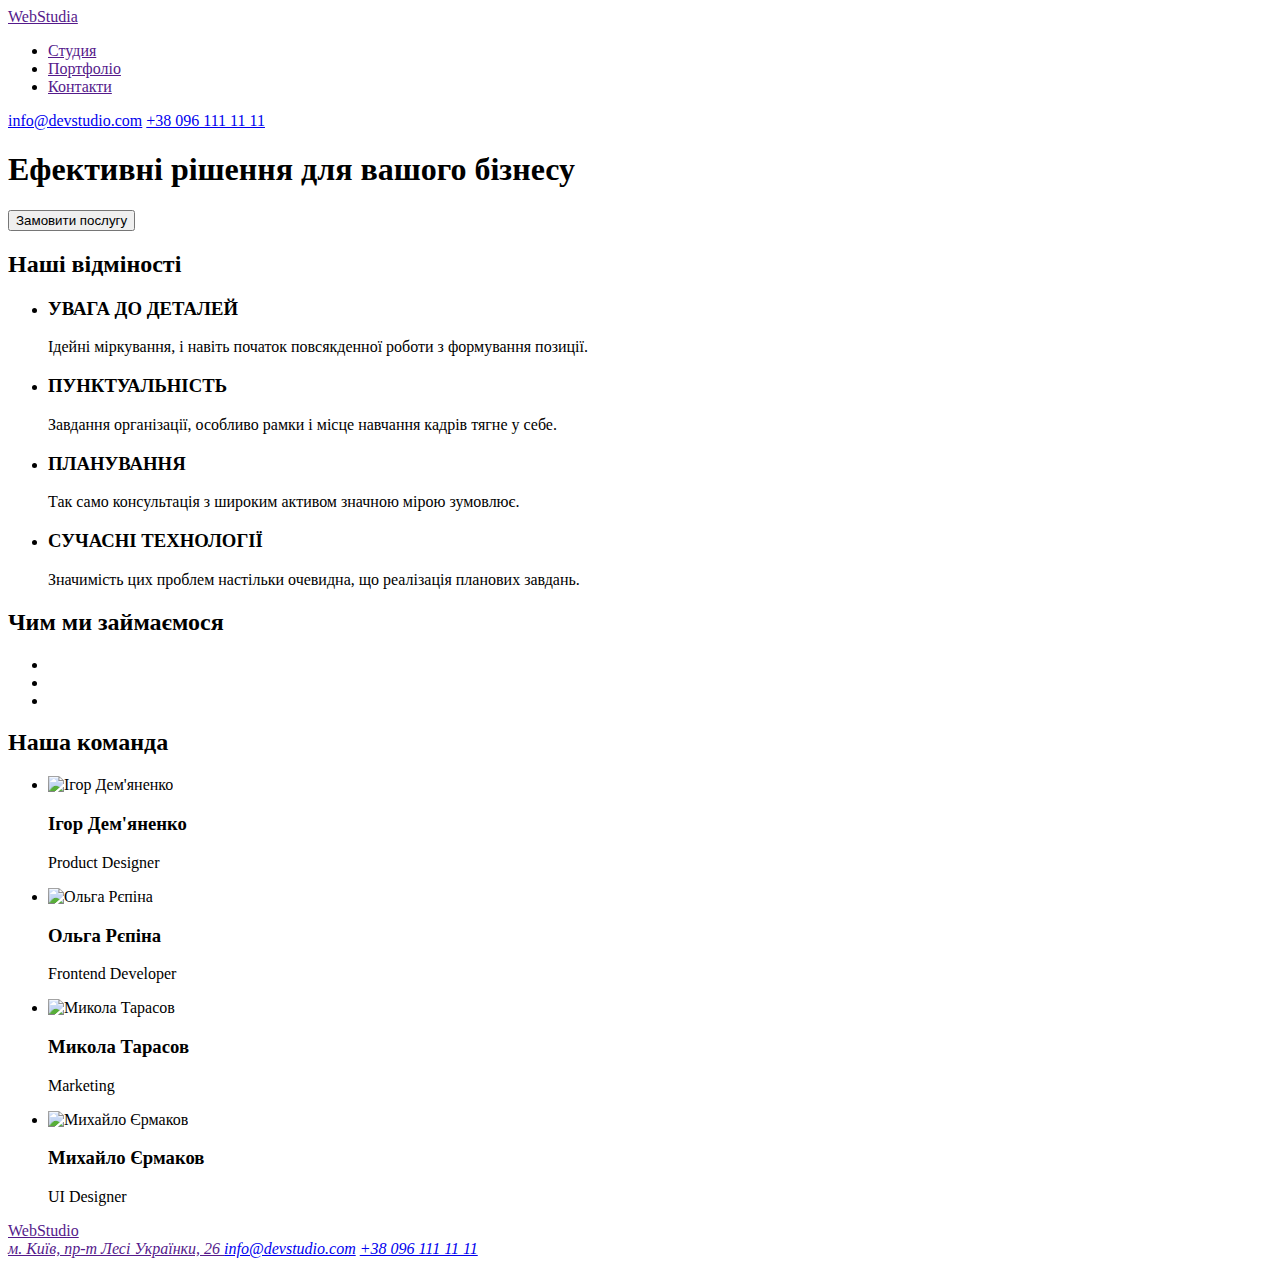
==== index.html @ 6aafeacd "first commit" ====
<!DOCTYPE html>
<html lang="en">
<head>
    <meta charset="UTF-8">
    <meta name="viewport" content="width=device-width, initial-scale=1.0">
    <title>Document</title>
</head>
<body>
    <header>
        <nav>
            <a href="">WebStudia</a>
            <ul>
                <li><a href="">Студия</a></li>
                <li><a href="">Портфоліо</a></li>
                <li><a href="">Контакти</a></li>
            </ul>
            <a href="mailto: info@devstudio.com">info@devstudio.com</a>
            <a href="tel: +38 096 111 11 11">+38 096 111 11 11</a>
        </nav>
    </header>
    <main>
        <section>
            <h1>Ефективні рішення для вашого бізнесу</h1>
            <button type="button">Замовити послугу</button>
        </section>
        <section>
            <h2>Наші відміності</h2>
            <ul>
                <li>  
                    <h3>УВАГА ДО ДЕТАЛЕЙ</h3>
                    <p>Ідейні міркування, і навіть початок повсякденної роботи з формування позиції.</p>
                </li>
                <li>
                    <h3>
                        ПУНКТУАЛЬНІСТЬ
                    </h3>
                    <p>
                        Завдання організації, особливо рамки і місце навчання кадрів тягне у себе.
                    </p>
                </li>
                <li>
                    <h3>
                        ПЛАНУВАННЯ
                    </h3>
                    <p>
                        Так само консультація з широким активом значною мірою зумовлює.
                    </p>
                </li>
                <li>
                    <h3>
                        СУЧАСНІ ТЕХНОЛОГІЇ
                    </h3>
                    <p>
                        Значимість цих проблем настільки очевидна, що реалізація планових завдань.
                    </p>
                </li>
            </ul>
        </section>
        <section>
            <h2>Чим ми займаємося</h2>
            <ul>
                <li><img src="" alt=""></li>
                <li><img src="" alt=""></li>
                <li><img src="" alt=""></li>
            </ul>
        </section>
        <section>
            <h2>Наша команда</h2>
            <ul>
                <li>
                    <img src="" alt="Ігор Дем'яненко" width="270">
                    <h3>Ігор Дем'яненко</h3>
                    <p>Product Designer</p>
                </li>
                <li>
                    <img src="" alt="Ольга Рєпіна" width="270">
                    <h3>Ольга Рєпіна</h3>
                    <p>Frontend Developer</p>
                </li>
                <li>
                    <img src="" alt="Микола Тарасов" width="270">
                    <h3>Микола Тарасов</h3>
                    <p>Marketing</p>
                </li>
                <li>
                    <img src="" alt="Михайло Єрмаков" width="270">
                    <h3>Михайло Єрмаков</h3>
                    <p>UI Designer</p>
                </li>
            </ul>
        </section>
        <footer>
            <a href="">WebStudio</a>
            <address>
                <a href="">
                    м. Київ, пр-т Лесі Українки, 26
                </a>
                <a href="mailto: info@devstudio.com">info@devstudio.com</a>
                <a href="tel: +38 096 111 11 11">+38 096 111 11 11</a>
            </address>
        </footer>
    </main>
</body>
</html>
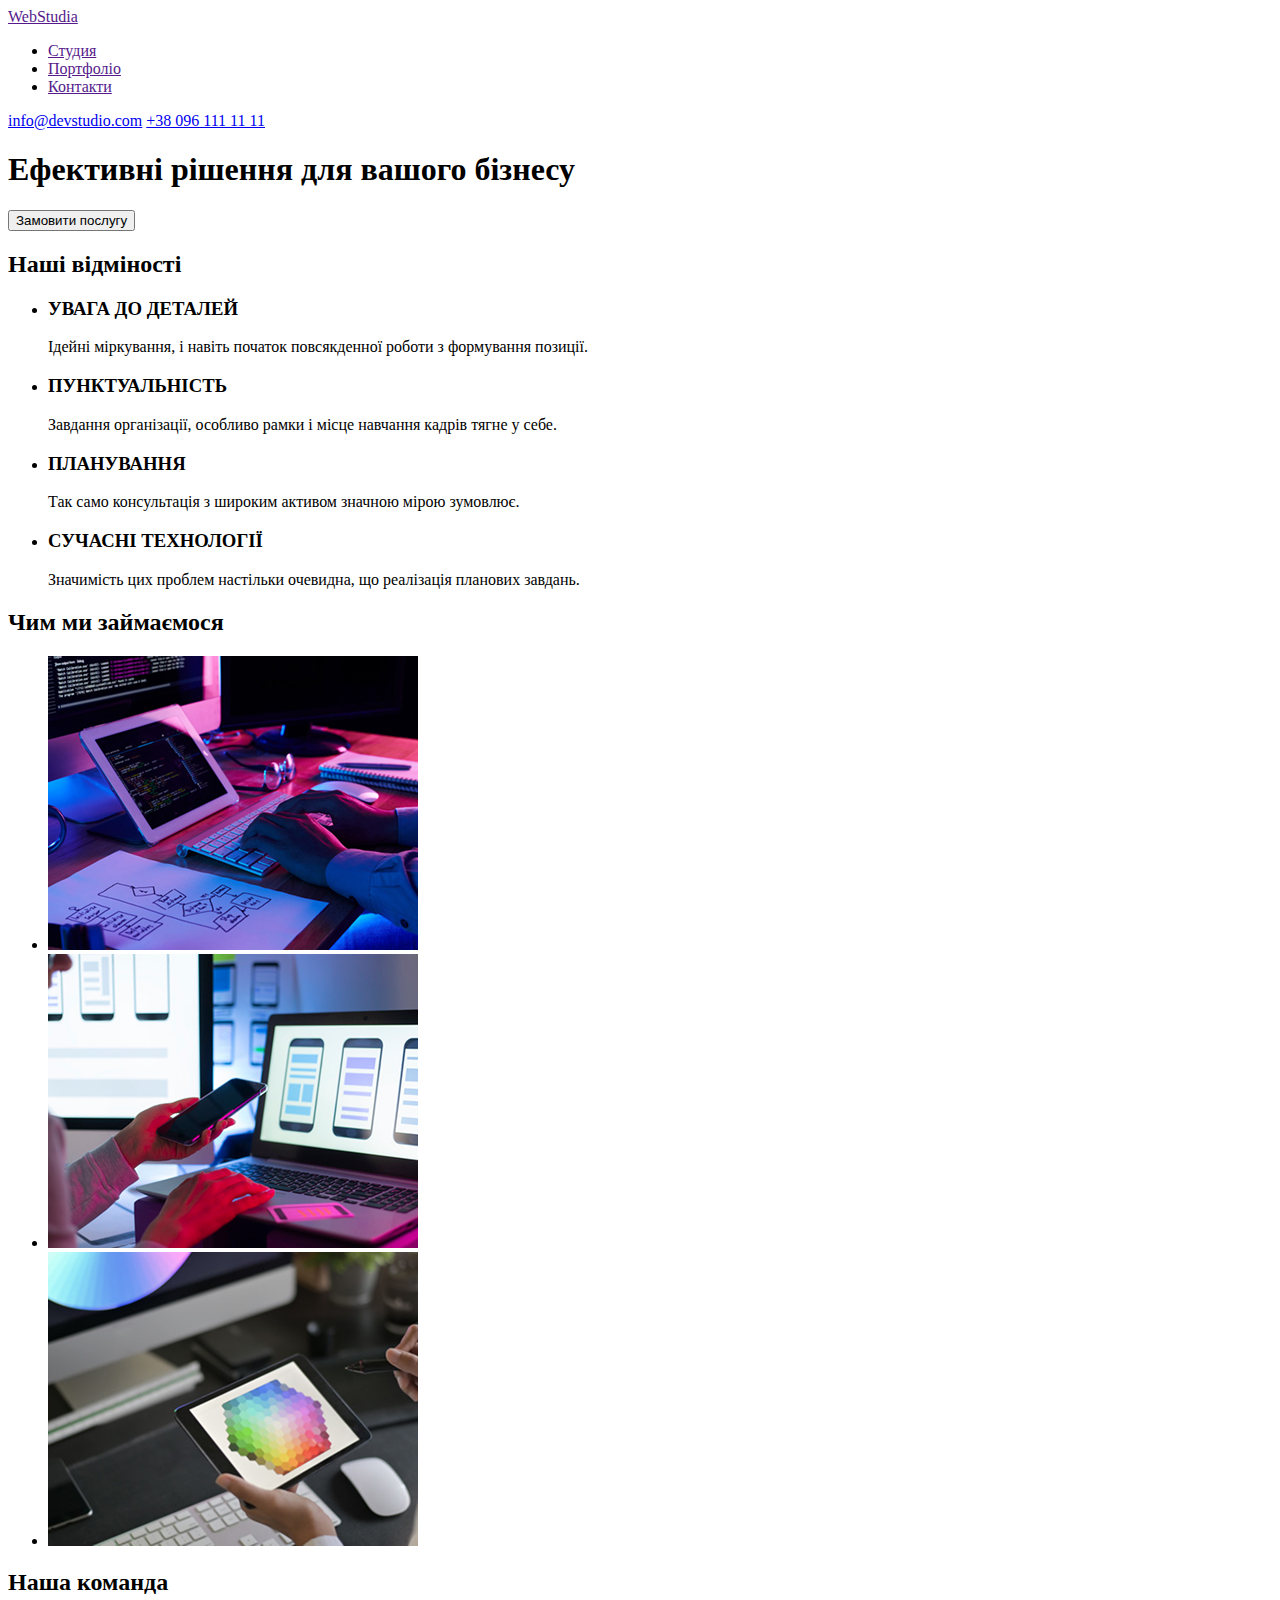
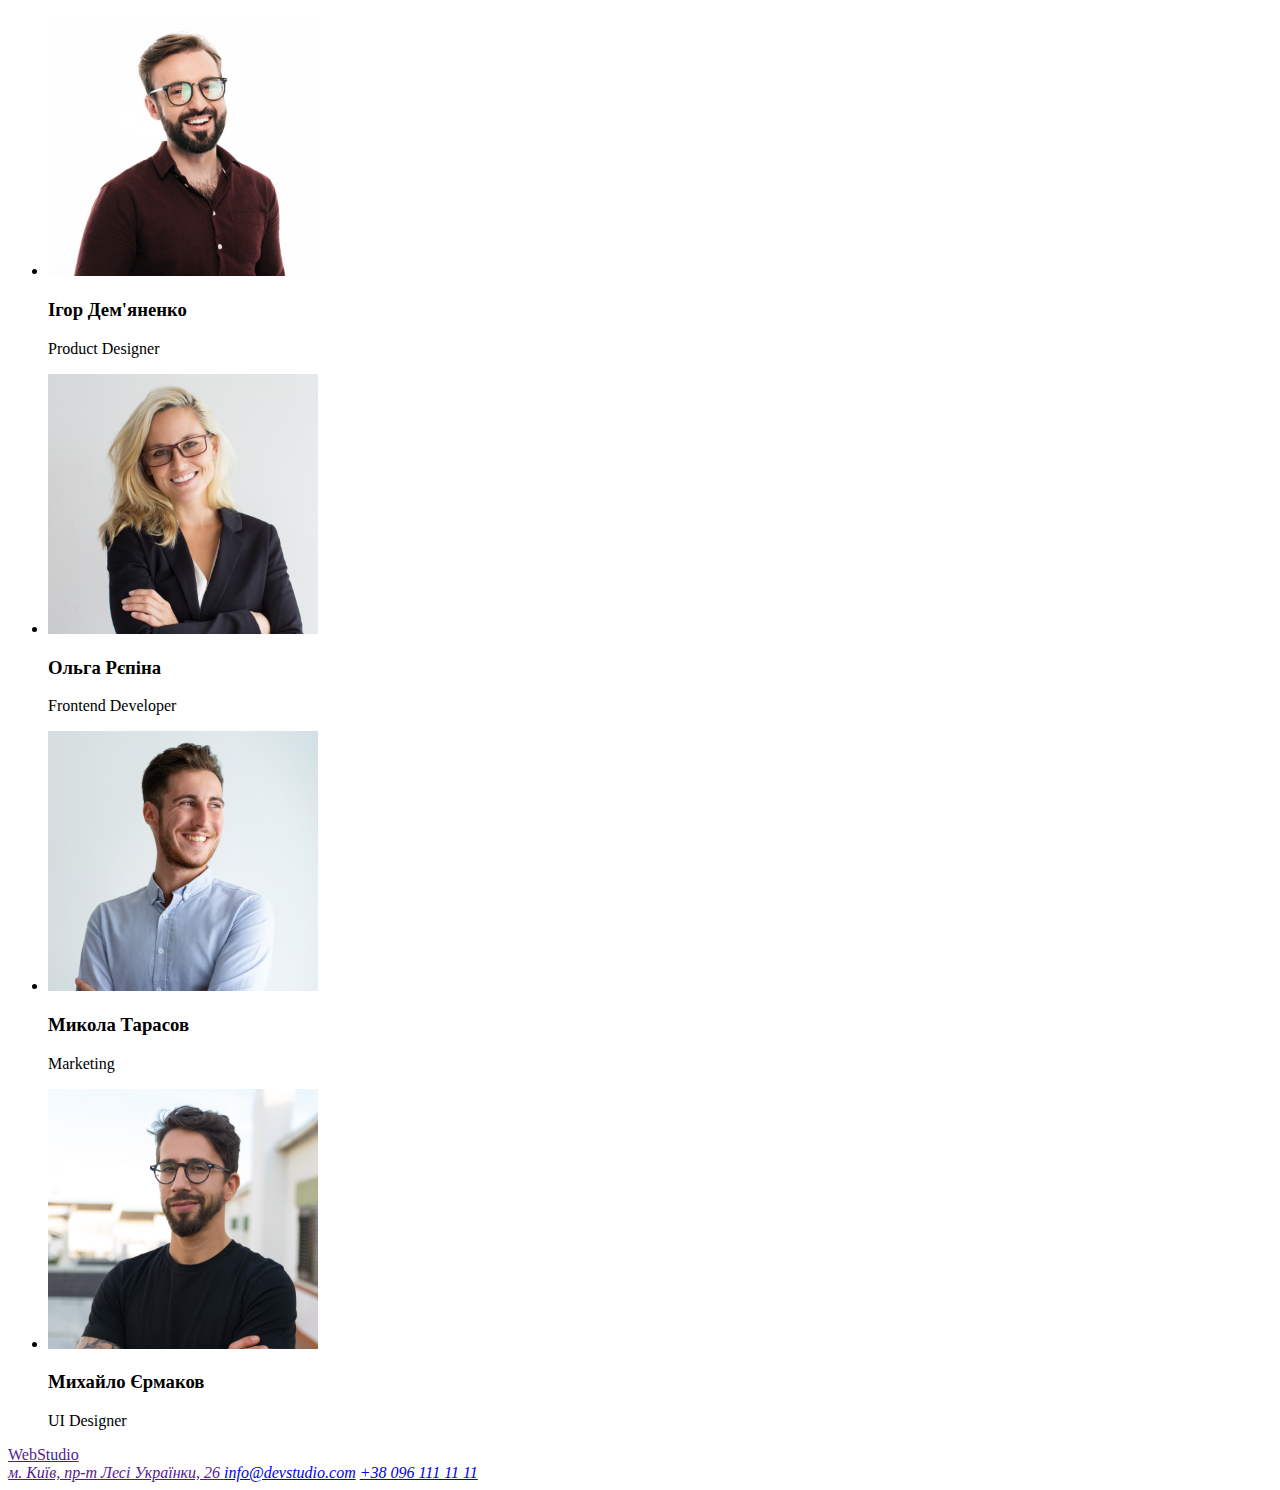
==== commit 22eca1f3: "add img" ====
--- a/index.html
+++ b/index.html
@@ -59,31 +59,31 @@
         <section>
             <h2>Чим ми займаємося</h2>
             <ul>
-                <li><img src="" alt=""></li>
-                <li><img src="" alt=""></li>
-                <li><img src="" alt=""></li>
+                <li><img src="./images/imgone.jpg" alt=""></li>
+                <li><img src="./images/imgtwo.jpg" alt=""></li>
+                <li><img src="./images/imgthree.jpg" alt=""></li>
             </ul>
         </section>
         <section>
             <h2>Наша команда</h2>
             <ul>
                 <li>
-                    <img src="" alt="Ігор Дем'яненко" width="270">
+                    <img src="./images/igor.jpg" alt="Ігор Дем'яненко" width="270">
                     <h3>Ігор Дем'яненко</h3>
                     <p>Product Designer</p>
                 </li>
                 <li>
-                    <img src="" alt="Ольга Рєпіна" width="270">
+                    <img src="./images/olga.jpg" alt="Ольга Рєпіна" width="270">
                     <h3>Ольга Рєпіна</h3>
                     <p>Frontend Developer</p>
                 </li>
                 <li>
-                    <img src="" alt="Микола Тарасов" width="270">
+                    <img src="./images/kolyn.jpg" alt="Микола Тарасов" width="270">
                     <h3>Микола Тарасов</h3>
                     <p>Marketing</p>
                 </li>
                 <li>
-                    <img src="" alt="Михайло Єрмаков" width="270">
+                    <img src="./images/miha.jpg" alt="Михайло Єрмаков" width="270">
                     <h3>Михайло Єрмаков</h3>
                     <p>UI Designer</p>
                 </li>
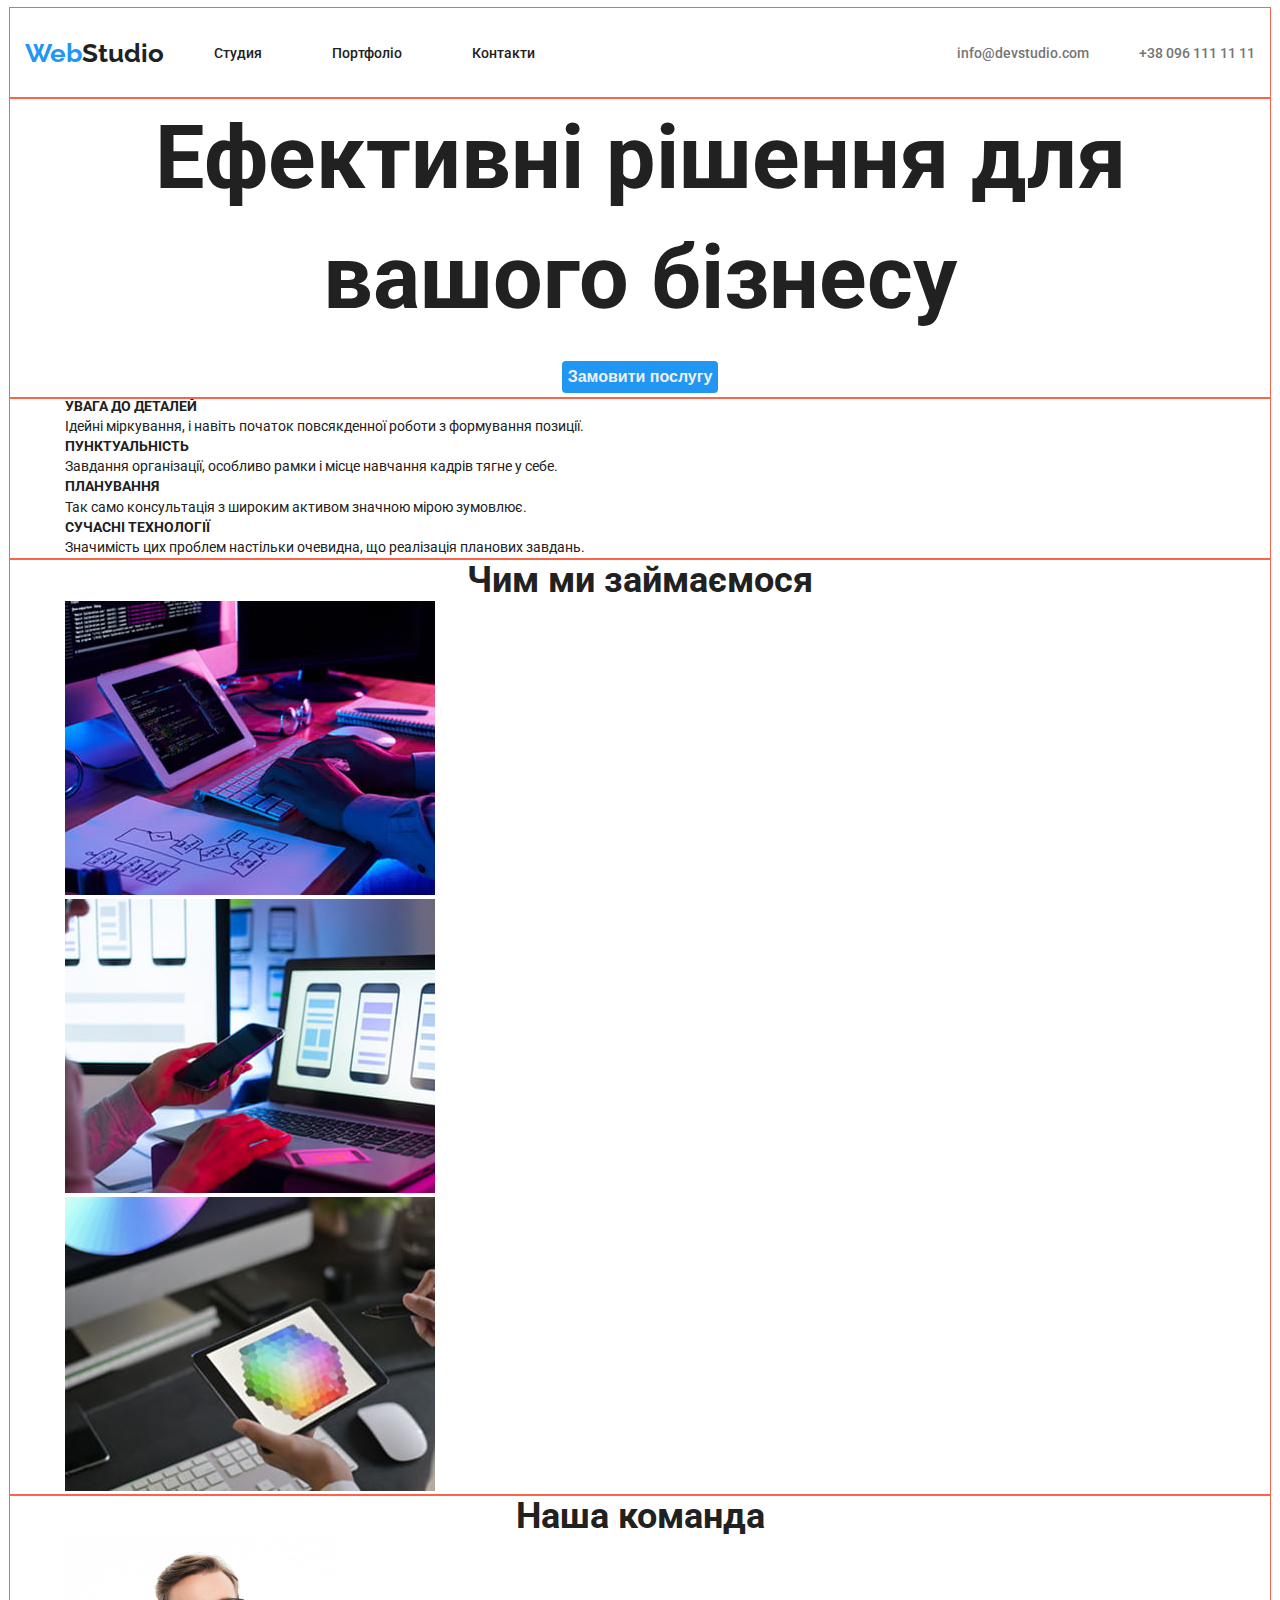
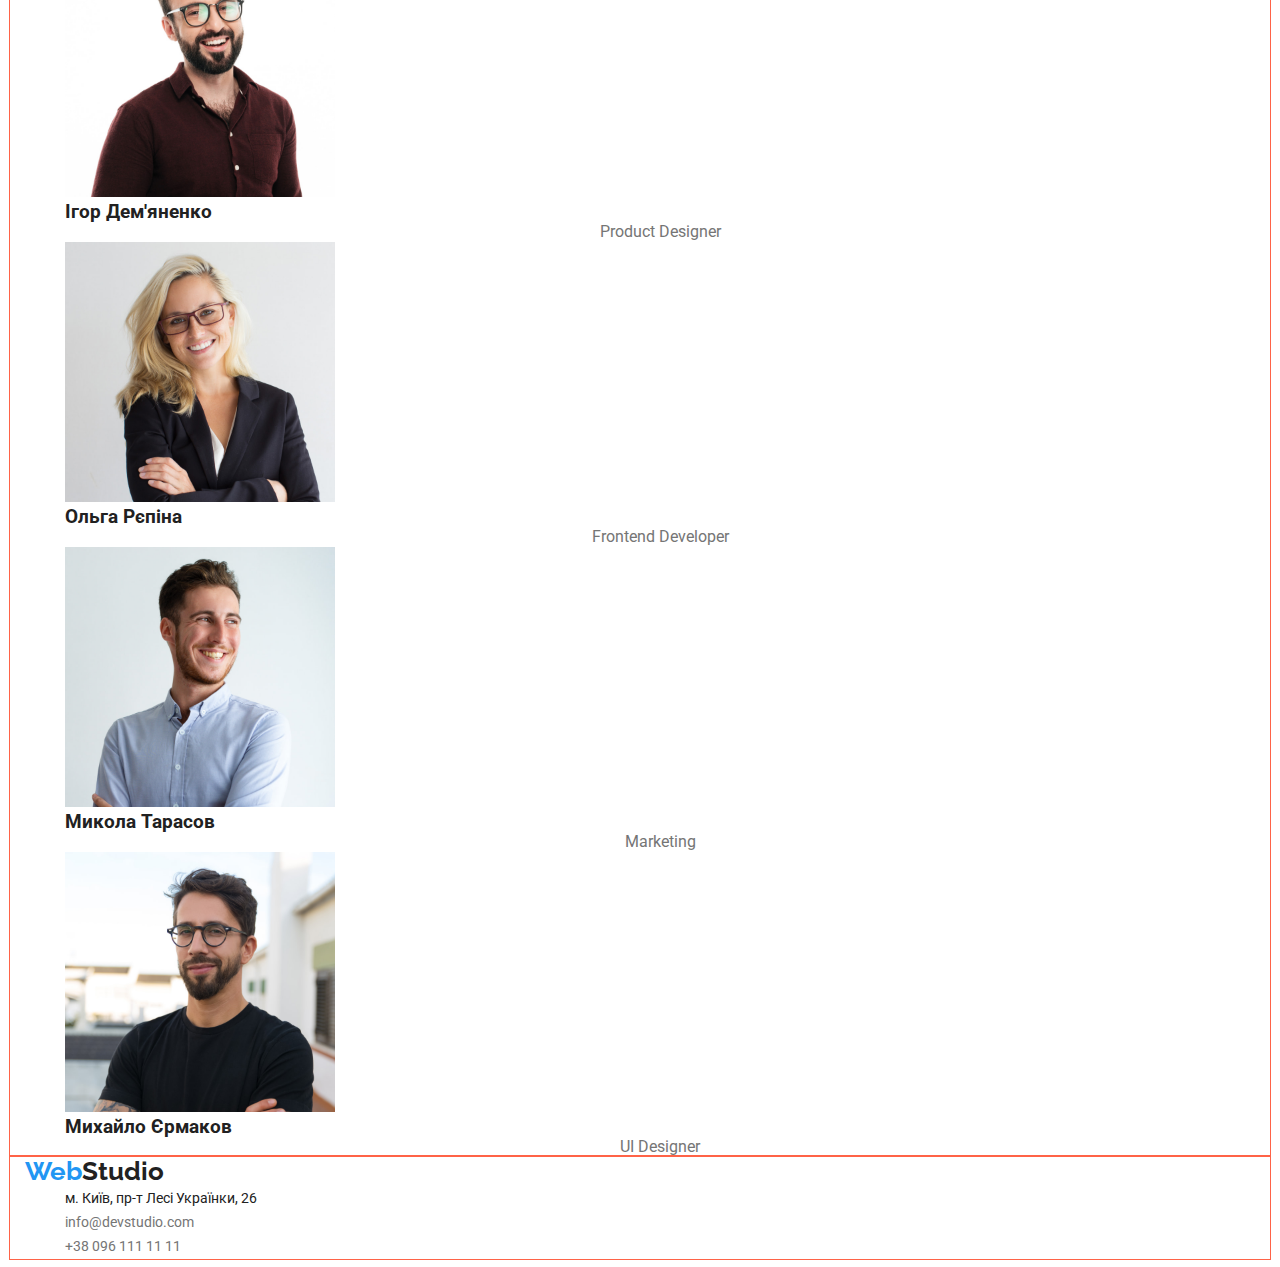
==== commit a26feb03: "add files" ====
--- a/index.html
+++ b/index.html
@@ -1,104 +1,132 @@
 <!DOCTYPE html>
 <html lang="en">
-<head>
-    <meta charset="UTF-8">
-    <meta name="viewport" content="width=device-width, initial-scale=1.0">
+  <head>
+    <meta charset="UTF-8" />
+    <meta name="viewport" content="width=device-width, initial-scale=1.0" />
     <title>Document</title>
-</head>
-<body>
+    <link
+      href="https://fonts.googleapis.com/css2?family=Raleway:wght@700&family=Roboto:wght@100..900&display=swap"
+      rel="stylesheet"
+    />
+    <link
+      href="https://cdnjs.cloudflare.com/ajax/libs/modern-normalize/3.0.1/modern-normalize.min.css"
+    />
+    <link rel="stylesheet" href="./css/styles.css" />
+  </head>
+  <body>
     <header>
-        <nav>
-            <a href="">WebStudia</a>
-            <ul>
-                <li><a href="">Студия</a></li>
-                <li><a href="">Портфоліо</a></li>
-                <li><a href="">Контакти</a></li>
-            </ul>
-            <a href="mailto: info@devstudio.com">info@devstudio.com</a>
-            <a href="tel: +38 096 111 11 11">+38 096 111 11 11</a>
+      <div class="container">
+        <nav class="navigation">
+          <a href="" class="logo"><span class="logo-accent">Web</span>Studio</a>
+          <ul class="menu-list">
+            <li class="item accent"><a href="./index.html" class="link">Студия</a></li>
+            <li class="item"><a href="./portfolio.html" class="link">Портфоліо</a></li>
+            <li class="item"><a href="" class="link">Контакти</a></li>
+          </ul>
+          <ul class="contact-list">
+            <li class="item">
+              <a href="mailto: info@devstudio.com" class="link-adress">info@devstudio.com</a>
+            </li>
+            <li class="item">
+              <a href="tel: +38 096 111 11 11" class="link-adress">+38 096 111 11 11</a>
+            </li>
+          </ul>
         </nav>
+      </div>
     </header>
     <main>
-        <section>
-            <h1>Ефективні рішення для вашого бізнесу</h1>
-            <button type="button">Замовити послугу</button>
-        </section>
-        <section>
-            <h2>Наші відміності</h2>
-            <ul>
-                <li>  
-                    <h3>УВАГА ДО ДЕТАЛЕЙ</h3>
-                    <p>Ідейні міркування, і навіть початок повсякденної роботи з формування позиції.</p>
-                </li>
-                <li>
-                    <h3>
-                        ПУНКТУАЛЬНІСТЬ
-                    </h3>
-                    <p>
-                        Завдання організації, особливо рамки і місце навчання кадрів тягне у себе.
-                    </p>
-                </li>
-                <li>
-                    <h3>
-                        ПЛАНУВАННЯ
-                    </h3>
-                    <p>
-                        Так само консультація з широким активом значною мірою зумовлює.
-                    </p>
-                </li>
-                <li>
-                    <h3>
-                        СУЧАСНІ ТЕХНОЛОГІЇ
-                    </h3>
-                    <p>
-                        Значимість цих проблем настільки очевидна, що реалізація планових завдань.
-                    </p>
-                </li>
+      <section class="hero">
+        <div class="container">
+          <h1 class="title">Ефективні рішення для вашого бізнесу</h1>
+          <button type="button" class="button">Замовити послугу</button>
+        </div>
+      </section>
+      <section class="about">
+        <div class="container">
+          <h2>Наші відміності</h2>
+          <ul class="list">
+            <li class="item">
+              <h3 class="title">УВАГА ДО ДЕТАЛЕЙ</h3>
+              <p class="paragraphe">
+                Ідейні міркування, і навіть початок повсякденної роботи з формування позиції.
+              </p>
+            </li>
+            <li class="item">
+              <h3 class="title">ПУНКТУАЛЬНІСТЬ</h3>
+              <p class="paragraphe">
+                Завдання організації, особливо рамки і місце навчання кадрів тягне у себе.
+              </p>
+            </li>
+            <li class="item">
+              <h3 class="title">ПЛАНУВАННЯ</h3>
+              <p class="paragraphe">
+                Так само консультація з широким активом значною мірою зумовлює.
+              </p>
+            </li>
+            <li class="item">
+              <h3 class="title">СУЧАСНІ ТЕХНОЛОГІЇ</h3>
+              <p class="paragraphe">
+                Значимість цих проблем настільки очевидна, що реалізація планових завдань.
+              </p>
+            </li>
+          </ul>
+        </div>
+      </section>
+      <section class="work">
+        <div class="container">
+          <h2 class="title">Чим ми займаємося</h2>
+          <ul class="list">
+            <li class="item"><img src="./images/imgone.jpg" alt="" /></li>
+            <li class="item"><img src="./images/imgtwo.jpg" alt="" /></li>
+            <li class="item"><img src="./images/imgthree.jpg" alt="" /></li>
+          </ul>
+        </div>
+      </section>
+      <section class="team">
+        <div class="container">
+          <h2 class="title">Наша команда</h2>
+          <ul class="list">
+            <li class="item">
+              <img src="./images/igor.jpg" alt="Ігор Дем'яненко" width="270" />
+              <h3 class="name">Ігор Дем'яненко</h3>
+              <p class="description">Product Designer</p>
+            </li>
+            <li class="item">
+              <img src="./images/olga.jpg" alt="Ольга Рєпіна" width="270" />
+              <h3 class="name">Ольга Рєпіна</h3>
+              <p class="description">Frontend Developer</p>
+            </li>
+            <li class="item">
+              <img src="./images/kolyn.jpg" alt="Микола Тарасов" width="270" />
+              <h3 class="name">Микола Тарасов</h3>
+              <p class="description">Marketing</p>
+            </li>
+            <li class="item">
+              <img src="./images/miha.jpg" alt="Михайло Єрмаков" width="270" />
+              <h3 class="name">Михайло Єрмаков</h3>
+              <p class="description">UI Designer</p>
+            </li>
+          </ul>
+        </div>
+      </section>
+      <footer class="footer">
+        <div class="container">
+          <a href="" class="logo"><span class="logo-accent">Web</span>Studio</a>
+          <address class="adress">
+            <ul class="list">
+              <li class="item">
+                <a href="" class="link-adress"> м. Київ, пр-т Лесі Українки, 26 </a>
+              </li>
+              <li class="item">
+                <a href="mailto: info@devstudio.com" class="link">info@devstudio.com</a>
+              </li>
+              <li class="item">
+                <a href="tel: +38 096 111 11 11" class="link">+38 096 111 11 11</a>
+              </li>
             </ul>
-        </section>
-        <section>
-            <h2>Чим ми займаємося</h2>
-            <ul>
-                <li><img src="./images/imgone.jpg" alt=""></li>
-                <li><img src="./images/imgtwo.jpg" alt=""></li>
-                <li><img src="./images/imgthree.jpg" alt=""></li>
-            </ul>
-        </section>
-        <section>
-            <h2>Наша команда</h2>
-            <ul>
-                <li>
-                    <img src="./images/igor.jpg" alt="Ігор Дем'яненко" width="270">
-                    <h3>Ігор Дем'яненко</h3>
-                    <p>Product Designer</p>
-                </li>
-                <li>
-                    <img src="./images/olga.jpg" alt="Ольга Рєпіна" width="270">
-                    <h3>Ольга Рєпіна</h3>
-                    <p>Frontend Developer</p>
-                </li>
-                <li>
-                    <img src="./images/kolyn.jpg" alt="Микола Тарасов" width="270">
-                    <h3>Микола Тарасов</h3>
-                    <p>Marketing</p>
-                </li>
-                <li>
-                    <img src="./images/miha.jpg" alt="Михайло Єрмаков" width="270">
-                    <h3>Михайло Єрмаков</h3>
-                    <p>UI Designer</p>
-                </li>
-            </ul>
-        </section>
-        <footer>
-            <a href="">WebStudio</a>
-            <address>
-                <a href="">
-                    м. Київ, пр-т Лесі Українки, 26
-                </a>
-                <a href="mailto: info@devstudio.com">info@devstudio.com</a>
-                <a href="tel: +38 096 111 11 11">+38 096 111 11 11</a>
-            </address>
-        </footer>
+          </address>
+        </div>
+      </footer>
     </main>
-</body>
-</html>+  </body>
+</html>
--- a/css/styles.css
+++ b/css/styles.css
@@ -0,0 +1,200 @@
+:root {
+  --color-primery: #f0f0f0;
+  --color-title: #212121;
+  --color-parragraph: #757575;
+  --color-accent: #2196f3;
+}
+
+* {
+  list-style: none;
+  text-decoration: none;
+}
+
+h1,
+h2,
+h3,
+h4,
+p,
+ul {
+  margin-top: 0;
+  margin-bottom: 0;
+}
+
+body {
+  color: var(--color-title);
+  font-family: Roboto;
+}
+
+.container {
+  max-width: 1230px;
+  margin: 0 auto;
+  padding: 0 15px;
+  outline: 1px solid tomato;
+}
+
+.navigation {
+  display: flex;
+  align-items: center;
+  font-weight: 500;
+  font-size: 14px;
+  line-height: 1.17;
+  letter-spacing: 2%;
+}
+
+/* menu-list */
+
+.menu-list {
+  display: flex;
+  align-items: center;
+  margin-right: auto;
+  margin-top: 0;
+  margin-bottom: 0;
+}
+
+.menu-list .item {
+  padding: 21px 0;
+}
+
+.menu-list .item:nth-last-child(1n + 2) {
+  margin-right: 50px;
+}
+
+.menu-list .link {
+  display: inline-block;
+  padding: 16px 10px;
+}
+
+.contact-list {
+  display: flex;
+  align-items: center;
+}
+
+.contact-list .item:first-child {
+  margin-right: 50px;
+}
+
+.navigation .logo,
+.footer .logo {
+  font-family: Raleway;
+  font-weight: 700;
+  font-size: 26px;
+  line-height: 1.17;
+  letter-spacing: 3%;
+
+  color: var(--color-title);
+}
+
+.logo .logo-accent {
+  color: var(--color-accent);
+}
+
+.navigation .link {
+  color: var(--color-title);
+}
+
+.navigation .link:hover {
+  color: var(--color-accent);
+}
+
+.navigation .link-adress {
+  color: var(--color-parragraph);
+}
+
+.navigation .link-adress:hover {
+  color: var(--color-accent);
+}
+
+.hero {
+  font-weight: 900;
+  font-size: 44px;
+  line-height: 1.36;
+  letter-spacing: 6%;
+  text-align: center;
+  color: var(--color-title);
+}
+
+.hero .button {
+  font-weight: 700;
+  font-size: 16px;
+  line-height: 1.87;
+  letter-spacing: 6%;
+
+  color: var(--color-primery);
+  background-color: var(--color-accent);
+  border: none;
+  border-radius: 4px;
+  cursor: pointer;
+}
+
+.about h2 {
+  display: none;
+}
+
+.about .title {
+  margin-top: 0;
+  margin-bottom: 0;
+  font-family: Roboto;
+  font-weight: 700;
+  font-size: 14px;
+  line-height: 16.41px;
+  letter-spacing: 3%;
+}
+
+.about .paragraphe {
+  font-family: Roboto;
+  font-size: 14px;
+  line-height: 24px;
+  letter-spacing: 3%;
+}
+
+.work .title {
+  font-family: Roboto;
+  font-weight: 700;
+  font-size: 36px;
+  line-height: 1.17;
+  letter-spacing: 3%;
+  text-align: center;
+}
+
+.team .title {
+  font-weight: 700;
+  font-size: 36px;
+  line-height: 1.17;
+  letter-spacing: 3%;
+  text-align: center;
+}
+
+.team .description {
+  font-family: Roboto;
+  font-size: 16px;
+  line-height: 18.75px;
+  letter-spacing: 3%;
+  text-align: center;
+  color: var(--color-parragraph);
+}
+
+.adress .link {
+  font-size: 14px;
+  line-height: 1.71;
+  letter-spacing: 3%;
+  font-style: normal;
+
+  color: var(--color-parragraph);
+}
+
+.adress .link:hover {
+  color: var(--color-accent);
+}
+
+.adress .link-adress {
+  font-size: 14px;
+  line-height: 1.71;
+  letter-spacing: 3%;
+  font-style: normal;
+
+  color: var(--color-title);
+}
+
+.link-adress:hover {
+  color: var(--color-accent);
+}
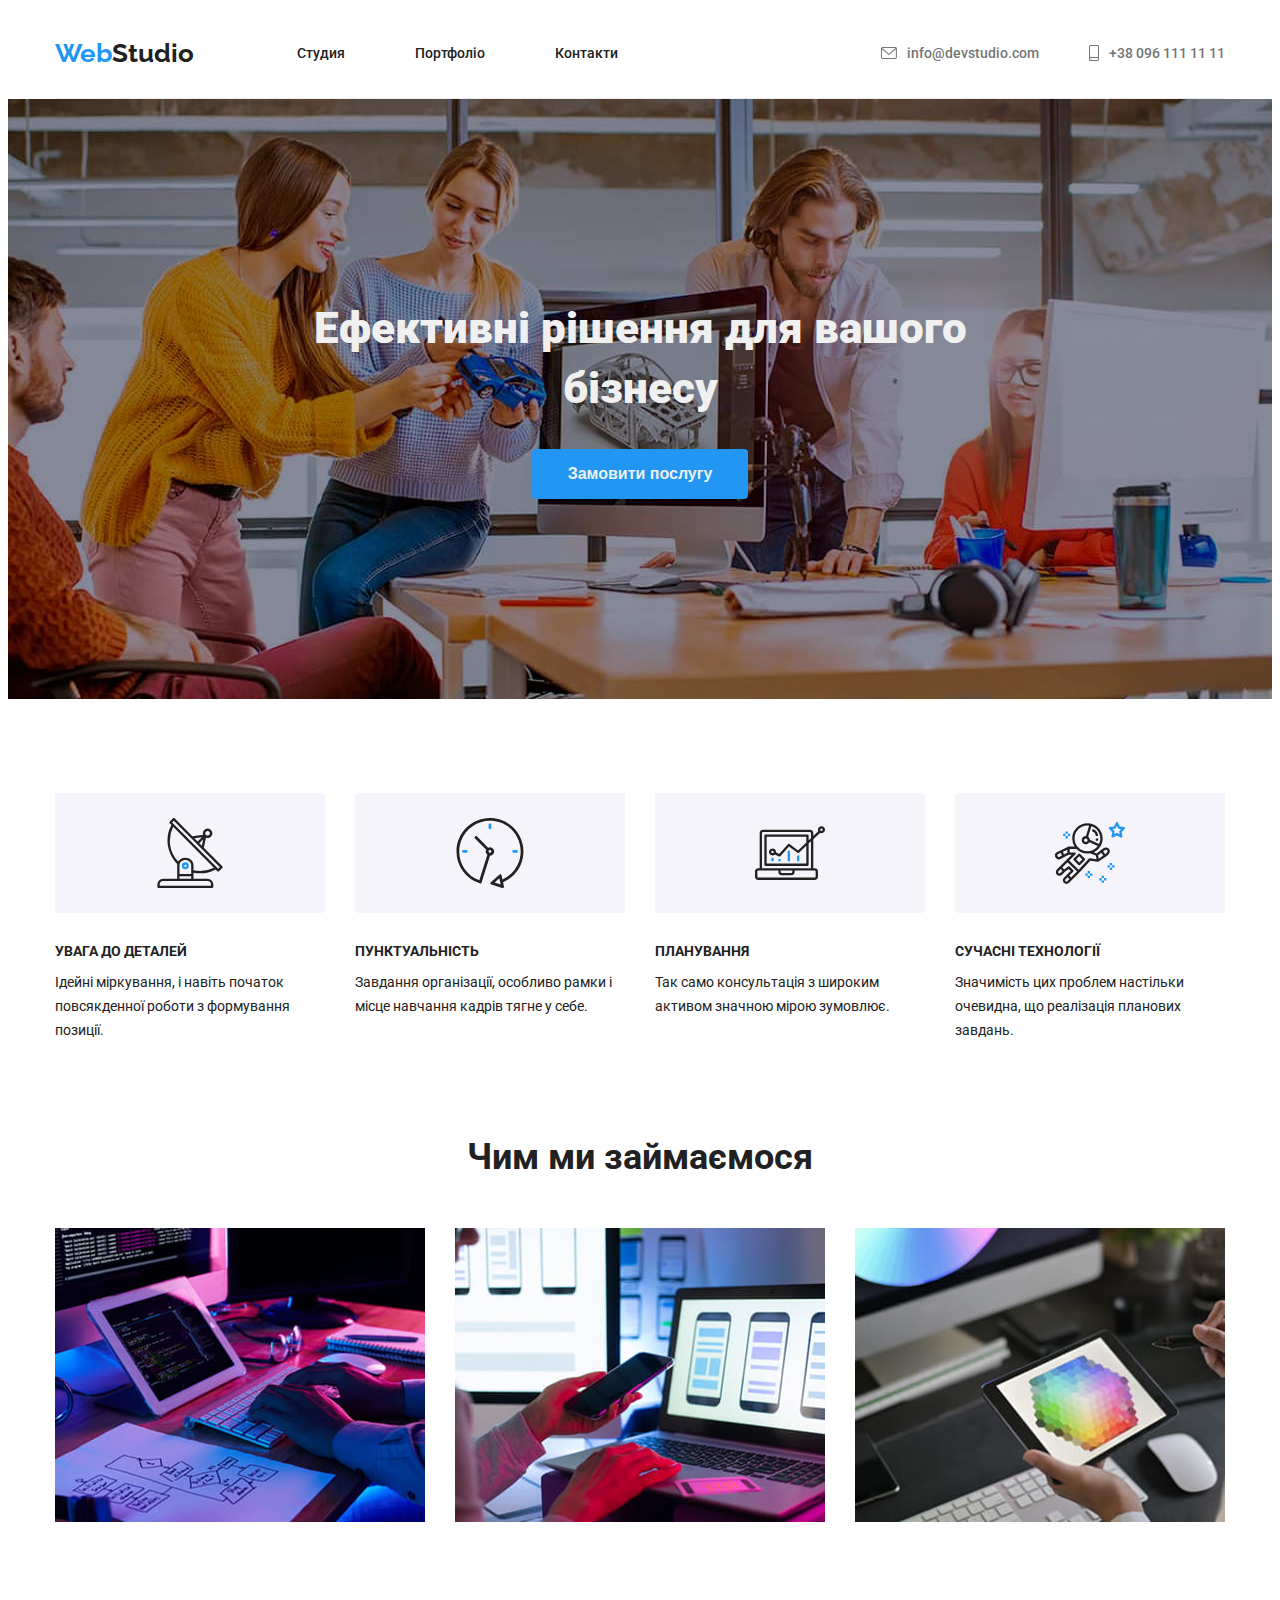
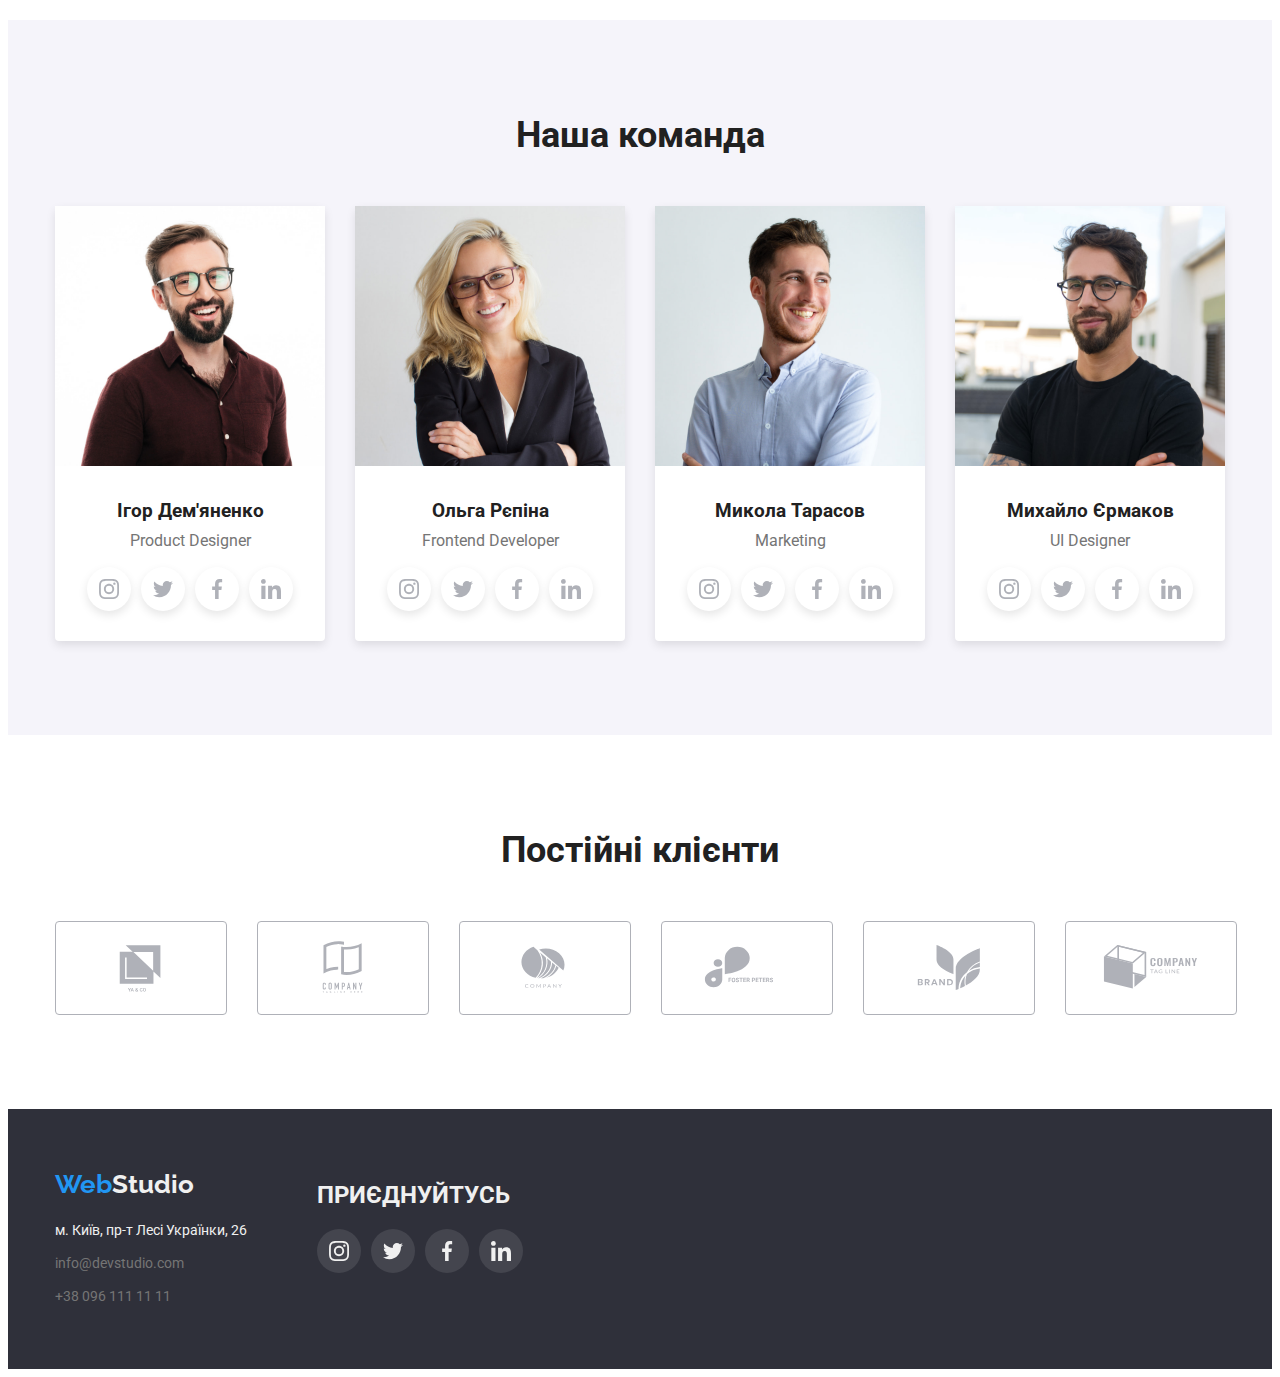
==== commit 4ff4125b: "add efeckts" ====
--- a/index.html
+++ b/index.html
@@ -25,10 +25,20 @@
           </ul>
           <ul class="contact-list">
             <li class="item">
-              <a href="mailto: info@devstudio.com" class="link-adress">info@devstudio.com</a>
-            </li>
-            <li class="item">
-              <a href="tel: +38 096 111 11 11" class="link-adress">+38 096 111 11 11</a>
+              <a href="mailto: info@devstudio.com" class="link-adress">
+                <svg class="icon-email">
+                  <use href="./images/symbol-defs.svg#icon-email"></use>
+                </svg>
+                info@devstudio.com</a
+              >
+            </li>
+            <li class="item">
+              <a href="tel: +38 096 111 11 11" class="link-adress">
+                <svg class="icon-phone">
+                  <use href="./images/symbol-defs.svg#icon-smartphone"></use>
+                </svg>
+                +38 096 111 11 11</a
+              >
             </li>
           </ul>
         </nav>
@@ -36,7 +46,7 @@
     </header>
     <main>
       <section class="hero">
-        <div class="container">
+        <div class="container hero">
           <h1 class="title">Ефективні рішення для вашого бізнесу</h1>
           <button type="button" class="button">Замовити послугу</button>
         </div>
@@ -46,24 +56,47 @@
           <h2>Наші відміності</h2>
           <ul class="list">
             <li class="item">
+              <div class="icon-box">
+                <svg class="icon-about">
+                  <use href="./images/symbol-defs.svg#antenna"></use>
+                </svg>
+              </div>
               <h3 class="title">УВАГА ДО ДЕТАЛЕЙ</h3>
               <p class="paragraphe">
                 Ідейні міркування, і навіть початок повсякденної роботи з формування позиції.
               </p>
             </li>
             <li class="item">
+              <div class="icon-box">
+                <svg class="icon-about">
+                  <use href="./images/symbol-defs.svg#clock"></use>
+                </svg>
+              </div>
+
               <h3 class="title">ПУНКТУАЛЬНІСТЬ</h3>
               <p class="paragraphe">
                 Завдання організації, особливо рамки і місце навчання кадрів тягне у себе.
               </p>
             </li>
             <li class="item">
+              <div class="icon-box">
+                <svg class="icon-about">
+                  <use href="./images/symbol-defs.svg#diagram"></use>
+                </svg>
+              </div>
+
               <h3 class="title">ПЛАНУВАННЯ</h3>
               <p class="paragraphe">
                 Так само консультація з широким активом значною мірою зумовлює.
               </p>
             </li>
             <li class="item">
+              <div class="icon-box">
+                <svg class="icon-about">
+                  <use href="./images/symbol-defs.svg#astronaut"></use>
+                </svg>
+              </div>
+
               <h3 class="title">СУЧАСНІ ТЕХНОЛОГІЇ</h3>
               <p class="paragraphe">
                 Значимість цих проблем настільки очевидна, що реалізація планових завдань.
@@ -75,56 +108,260 @@
       <section class="work">
         <div class="container">
           <h2 class="title">Чим ми займаємося</h2>
-          <ul class="list">
-            <li class="item"><img src="./images/imgone.jpg" alt="" /></li>
-            <li class="item"><img src="./images/imgtwo.jpg" alt="" /></li>
-            <li class="item"><img src="./images/imgthree.jpg" alt="" /></li>
+          <ul class="work-list">
+            <li class="item"><img src="./images/imgone.jpg" alt="" width="370px" /></li>
+            <li class="item"><img src="./images/imgtwo.jpg" alt="" width="370px" /></li>
+            <li class="item"><img src="./images/imgthree.jpg" alt="" width="370px" /></li>
           </ul>
         </div>
       </section>
       <section class="team">
         <div class="container">
           <h2 class="title">Наша команда</h2>
-          <ul class="list">
+          <ul class="team-list">
             <li class="item">
               <img src="./images/igor.jpg" alt="Ігор Дем'яненко" width="270" />
               <h3 class="name">Ігор Дем'яненко</h3>
               <p class="description">Product Designer</p>
+              <ul class="social-list">
+                <li class="item">
+                  <a href="">
+                    <svg class="icon-social" width="44px" height="44px">
+                      <use href="./images/symbol-defs.svg#instagram"></use>
+                    </svg>
+                  </a>
+                </li>
+                <li class="item">
+                  <a href="">
+                    <svg class="icon-social">
+                      <use href="./images/symbol-defs.svg#twitter"></use>
+                    </svg>
+                  </a>
+                </li>
+                <li class="item">
+                  <a href="">
+                    <svg class="icon-social">
+                      <use href="./images/symbol-defs.svg#facebook"></use>
+                    </svg>
+                  </a>
+                </li>
+                <li class="item">
+                  <a href="">
+                    <svg class="icon-social">
+                      <use href="./images/symbol-defs.svg#linkedin"></use>
+                    </svg>
+                  </a>
+                </li>
+              </ul>
             </li>
             <li class="item">
               <img src="./images/olga.jpg" alt="Ольга Рєпіна" width="270" />
               <h3 class="name">Ольга Рєпіна</h3>
               <p class="description">Frontend Developer</p>
+              <ul class="social-list">
+                <li class="item">
+                  <a href="">
+                    <svg class="icon-social" width="44px" height="44px">
+                      <use href="./images/symbol-defs.svg#instagram"></use>
+                    </svg>
+                  </a>
+                </li>
+                <li class="item">
+                  <a href="">
+                    <svg class="icon-social">
+                      <use href="./images/symbol-defs.svg#twitter"></use>
+                    </svg>
+                  </a>
+                </li>
+                <li class="item">
+                  <a href="">
+                    <svg class="icon-social">
+                      <use href="./images/symbol-defs.svg#facebook"></use>
+                    </svg>
+                  </a>
+                </li>
+                <li class="item">
+                  <a href="">
+                    <svg class="icon-social">
+                      <use href="./images/symbol-defs.svg#linkedin"></use>
+                    </svg>
+                  </a>
+                </li>
+              </ul>
             </li>
             <li class="item">
               <img src="./images/kolyn.jpg" alt="Микола Тарасов" width="270" />
               <h3 class="name">Микола Тарасов</h3>
               <p class="description">Marketing</p>
+              <ul class="social-list">
+                <li class="item">
+                  <a href="">
+                    <svg class="icon-social" width="44px" height="44px">
+                      <use href="./images/symbol-defs.svg#instagram"></use>
+                    </svg>
+                  </a>
+                </li>
+                <li class="item">
+                  <a href="">
+                    <svg class="icon-social">
+                      <use href="./images/symbol-defs.svg#twitter"></use>
+                    </svg>
+                  </a>
+                </li>
+                <li class="item">
+                  <a href="">
+                    <svg class="icon-social">
+                      <use href="./images/symbol-defs.svg#facebook"></use>
+                    </svg>
+                  </a>
+                </li>
+                <li class="item">
+                  <a href="">
+                    <svg class="icon-social">
+                      <use href="./images/symbol-defs.svg#linkedin"></use>
+                    </svg>
+                  </a>
+                </li>
+              </ul>
             </li>
             <li class="item">
               <img src="./images/miha.jpg" alt="Михайло Єрмаков" width="270" />
               <h3 class="name">Михайло Єрмаков</h3>
               <p class="description">UI Designer</p>
+              <ul class="social-list">
+                <li class="item">
+                  <a href="">
+                    <svg class="icon-social" width="44px" height="44px">
+                      <use href="./images/symbol-defs.svg#instagram"></use>
+                    </svg>
+                  </a>
+                </li>
+                <li class="item">
+                  <a href="">
+                    <svg class="icon-social">
+                      <use href="./images/symbol-defs.svg#twitter"></use>
+                    </svg>
+                  </a>
+                </li>
+                <li class="item">
+                  <a href="">
+                    <svg class="icon-social">
+                      <use href="./images/symbol-defs.svg#facebook"></use>
+                    </svg>
+                  </a>
+                </li>
+                <li class="item">
+                  <a href="">
+                    <svg class="icon-social">
+                      <use href="./images/symbol-defs.svg#linkedin"></use>
+                    </svg>
+                  </a>
+                </li>
+              </ul>
+            </li>
+          </ul>
+        </div>
+      </section>
+      <section class="clients">
+        <div class="container">
+          <h2>Постійні клієнти</h2>
+          <ul class="list-clients">
+            <li class="item">
+              <a href="">
+                <svg class="icon-client">
+                  <use href="./images/symbol-defs.svg#Logo"></use>
+                </svg>
+              </a>
+            </li>
+            <li class="item">
+              <a href="">
+                <svg class="icon-client">
+                  <use href="./images/symbol-defs.svg#Logo-1"></use>
+                </svg>
+              </a>
+            </li>
+            <li class="item">
+              <a href="">
+                <svg class="icon-client">
+                  <use href="./images/symbol-defs.svg#Logo-2"></use>
+                </svg>
+              </a>
+            </li>
+            <li class="item">
+              <a href="">
+                <svg class="icon-client">
+                  <use href="./images/symbol-defs.svg#Logo-3"></use>
+                </svg>
+              </a>
+            </li>
+            <li class="item">
+              <a href="">
+                <svg class="icon-client">
+                  <use href="./images/symbol-defs.svg#Logo-4"></use>
+                </svg>
+              </a>
+            </li>
+            <li class="item">
+              <a href="">
+                <svg class="icon-client">
+                  <use href="./images/symbol-defs.svg#Logo-5"></use>
+                </svg>
+              </a>
             </li>
           </ul>
         </div>
       </section>
       <footer class="footer">
         <div class="container">
-          <a href="" class="logo"><span class="logo-accent">Web</span>Studio</a>
-          <address class="adress">
-            <ul class="list">
+          <div>
+            <a href="" class="logo"><span class="logo-accent">Web</span>Studio</a>
+            <address class="adress">
+              <ul class="list">
+                <li class="item">
+                  <a href="" class="link-adress"> м. Київ, пр-т Лесі Українки, 26 </a>
+                </li>
+                <li class="item">
+                  <a href="mailto: info@devstudio.com" class="link">info@devstudio.com</a>
+                </li>
+                <li class="item">
+                  <a href="tel: +38 096 111 11 11" class="link">+38 096 111 11 11</a>
+                </li>
+              </ul>
+            </address>
+          </div>
+          <div class="social-box">
+            <h2>ПРИЄДНУЙТУСЬ</h2>
+            <ul class="social-list">
               <li class="item">
-                <a href="" class="link-adress"> м. Київ, пр-т Лесі Українки, 26 </a>
+                <a href="">
+                  <svg class="icon-social" width="44px" height="44px">
+                    <use href="./images/symbol-defs.svg#instagram"></use>
+                  </svg>
+                </a>
               </li>
               <li class="item">
-                <a href="mailto: info@devstudio.com" class="link">info@devstudio.com</a>
+                <a href="">
+                  <svg class="icon-social">
+                    <use href="./images/symbol-defs.svg#twitter"></use>
+                  </svg>
+                </a>
               </li>
               <li class="item">
-                <a href="tel: +38 096 111 11 11" class="link">+38 096 111 11 11</a>
+                <a href="">
+                  <svg class="icon-social">
+                    <use href="./images/symbol-defs.svg#facebook"></use>
+                  </svg>
+                </a>
+              </li>
+              <li class="item">
+                <a href="">
+                  <svg class="icon-social">
+                    <use href="./images/symbol-defs.svg#linkedin"></use>
+                  </svg>
+                </a>
               </li>
             </ul>
-          </address>
+          </div>
         </div>
       </footer>
     </main>
--- a/css/styles.css
+++ b/css/styles.css
@@ -3,21 +3,25 @@
   --color-title: #212121;
   --color-parragraph: #757575;
   --color-accent: #2196f3;
-}
-
-* {
+  --color-border: #afb1b8;
+}
+
+*,
+*::before,
+*::after {
   list-style: none;
   text-decoration: none;
+  box-sizing: border-box;
 }
 
 h1,
 h2,
 h3,
-h4,
 p,
 ul {
   margin-top: 0;
   margin-bottom: 0;
+  padding: 0;
 }
 
 body {
@@ -26,13 +30,21 @@
 }
 
 .container {
-  max-width: 1230px;
+  max-width: 1200px;
   margin: 0 auto;
   padding: 0 15px;
-  outline: 1px solid tomato;
+  /* outline: 1px solid tomato; */
+}
+
+.container.hero {
+  max-width: 1600px;
+  background-color: #2f303a;
+  text-align: center;
+  height: 600px;
 }
 
 .navigation {
+  border-bottom: 1px solid #ececec;
   display: flex;
   align-items: center;
   font-weight: 500;
@@ -41,6 +53,44 @@
   letter-spacing: 2%;
 }
 
+.navigation .logo {
+  margin-right: 93px;
+}
+
+.container.hero .title {
+  max-width: 696px;
+  margin-left: auto;
+  margin-right: auto;
+  padding-top: 200px;
+  font-weight: 900;
+  font-size: 44px;
+  line-height: 1.36;
+  letter-spacing: 6%;
+}
+
+.hero {
+  background-image: url('../images/BG.jpg');
+  background-repeat: no-repeat;
+  background-position: center;
+  color: var(--color-primery);
+}
+
+.hero .button {
+  font-weight: 700;
+  font-size: 16px;
+  line-height: 1.87;
+  letter-spacing: 6%;
+
+  width: 216px;
+  height: 50px;
+  margin-top: 30px;
+  color: var(--color-primery);
+  background-color: var(--color-accent);
+  border: none;
+  border-radius: 4px;
+  cursor: pointer;
+}
+
 /* menu-list */
 
 .menu-list {
@@ -71,6 +121,11 @@
 
 .contact-list .item:first-child {
   margin-right: 50px;
+}
+
+.contact-list .link-adress {
+  display: flex;
+  align-items: center;
 }
 
 .navigation .logo,
@@ -102,28 +157,6 @@
 
 .navigation .link-adress:hover {
   color: var(--color-accent);
-}
-
-.hero {
-  font-weight: 900;
-  font-size: 44px;
-  line-height: 1.36;
-  letter-spacing: 6%;
-  text-align: center;
-  color: var(--color-title);
-}
-
-.hero .button {
-  font-weight: 700;
-  font-size: 16px;
-  line-height: 1.87;
-  letter-spacing: 6%;
-
-  color: var(--color-primery);
-  background-color: var(--color-accent);
-  border: none;
-  border-radius: 4px;
-  cursor: pointer;
 }
 
 .about h2 {
@@ -140,6 +173,25 @@
   letter-spacing: 3%;
 }
 
+.about .list {
+  display: flex;
+  padding-top: 94px;
+  padding-bottom: 94px;
+}
+
+.about .title {
+  margin-bottom: 10px;
+}
+
+.about .item {
+  width: 270px;
+  margin-right: 30px;
+}
+
+.about .item:last-child {
+  margin-right: 0;
+}
+
 .about .paragraphe {
   font-family: Roboto;
   font-size: 14px;
@@ -147,7 +199,25 @@
   letter-spacing: 3%;
 }
 
+.about .icon-box {
+  display: flex;
+  align-items: center;
+  justify-content: center;
+  background: #f5f4fa;
+  border-radius: 4px;
+  margin-bottom: 30px;
+
+  width: 270px;
+  height: 120px;
+}
+
+.about .icon-about {
+  width: 70px;
+  height: 70px;
+}
+
 .work .title {
+  margin-bottom: 50px;
   font-family: Roboto;
   font-weight: 700;
   font-size: 36px;
@@ -156,12 +226,56 @@
   text-align: center;
 }
 
+.work-list {
+  display: flex;
+  padding-bottom: 94px;
+}
+
+.work .item {
+  margin-right: 30px;
+}
+
+.work .item:last-child {
+  margin-right: 0;
+}
+
 .team .title {
+  padding-top: 94px;
+  padding-bottom: 50px;
   font-weight: 700;
   font-size: 36px;
   line-height: 1.17;
   letter-spacing: 3%;
   text-align: center;
+}
+
+.team-list {
+  display: flex;
+  padding-bottom: 94px;
+  text-align: center;
+}
+
+.team-list .item {
+  background-color: #ffffff;
+  margin-right: 30px;
+  border-radius: 4px;
+  box-shadow: 0px 4px 10px rgba(0, 0, 0, 0.1);
+}
+
+.team {
+  background-color: #f5f4fa;
+}
+
+.team .item:last-child {
+  margin-right: 0;
+}
+
+.team-list img {
+  margin-bottom: 30px;
+}
+
+.team-list .name {
+  margin-bottom: 10px;
 }
 
 .team .description {
@@ -171,6 +285,19 @@
   letter-spacing: 3%;
   text-align: center;
   color: var(--color-parragraph);
+  margin-bottom: 16px;
+}
+
+.footer {
+  background-color: #2f303a;
+}
+
+.footer .logo {
+  display: inline-block;
+
+  color: var(--color-primery);
+  margin-top: 60px;
+  margin-bottom: 20px;
 }
 
 .adress .link {
@@ -186,15 +313,269 @@
   color: var(--color-accent);
 }
 
+.adress .item {
+  margin-bottom: 9px;
+}
+
+.adress .item:last-child {
+  margin-bottom: 0;
+  padding-bottom: 60px;
+}
+
 .adress .link-adress {
   font-size: 14px;
   line-height: 1.71;
   letter-spacing: 3%;
   font-style: normal;
 
+  color: var(--color-primery);
+}
+
+.link-adress:hover {
+  color: var(--color-accent);
+}
+
+/* PORTFOLIO */
+
+.list-portfolio-filter {
+  display: flex;
+  justify-content: center;
+  margin-bottom: 50px;
+  margin-top: 94px;
+}
+
+.list-portfolio-filter button {
+  padding: 6px 22px;
+  border-radius: 4px;
+  background: #f5f4fa;
+  border: none;
   color: var(--color-title);
-}
-
-.link-adress:hover {
-  color: var(--color-accent);
-}
+
+  font-family: Roboto;
+  font-weight: 500;
+  font-size: 16px;
+  line-height: 1.62;
+}
+
+.list-portfolio-filter .item {
+  width: calc(100% / 3)- 60px;
+
+  margin-right: 8px;
+}
+
+.list-portfolio-filter .item:last-child {
+  margin-right: 0;
+}
+
+.list-portfolio-filter button:hover {
+  background: var(--color-accent);
+  color: var(--color-primery);
+  cursor: pointer;
+}
+
+.list-portfolio {
+  display: flex;
+  flex-wrap: wrap;
+  /* justify-content: space-between; */
+  padding-bottom: 94px;
+}
+
+.list-portfolio .item {
+  width: calc(100% / 3) - 60px;
+  margin-right: 30px;
+  margin-bottom: 30px;
+}
+
+.list-portfolio .item:nth-last-child(3n + 1) {
+  margin-right: 0;
+}
+
+.list-portfolio img {
+  display: inline-block;
+  margin-bottom: 20px;
+}
+
+.list-portfolio h2 {
+  font-size: 18px;
+  line-height: 1.62;
+  padding-left: 24px;
+
+  margin-bottom: 4px;
+}
+
+.list-portfolio p {
+  margin-bottom: 20px;
+  padding-left: 24px;
+  color: var(--color-parragraph);
+}
+
+.icon-email {
+  display: inline-block;
+  width: 16px;
+  height: 12px;
+  margin-right: 10px;
+  fill: currentColor;
+}
+
+.icon-phone {
+  display: inline-block;
+  width: 10px;
+  height: 16px;
+  margin-right: 10px;
+  fill: currentColor;
+}
+
+.icon-phone:hover {
+  fill: currentColor;
+}
+
+.list-clients {
+  display: flex;
+  padding-bottom: 94px;
+}
+
+.list-clients .item {
+  border: 1px solid var(--color-border);
+  border-radius: 4px;
+}
+
+.list-clients a {
+  width: 170px;
+  height: 92px;
+  display: flex;
+  align-items: center;
+  justify-content: center;
+}
+
+.list-clients a:hover {
+  color: var(--color-accent);
+}
+
+.team-list .social-list {
+  display: flex;
+  justify-content: center;
+  padding-bottom: 30px;
+}
+
+.team-list .social-list .item {
+  margin-right: 10px;
+  border-radius: 50px;
+  display: flex;
+  align-items: center;
+  justify-content: center;
+}
+
+.team-list .social-list .item:last-child {
+  margin-right: 0;
+}
+
+.team-list .social-list a {
+  display: inline-block;
+  display: flex;
+  align-items: center;
+  justify-content: center;
+  border-radius: 50%;
+  color: var(--color-border);
+  width: 44px;
+  height: 44px;
+}
+
+.team-list .social-list a:hover,
+.team-list .social-list .item:hover {
+  color: var(--color-primery);
+  background-color: var(--color-accent);
+}
+
+.icon-social {
+  fill: currentColor;
+  width: 20px;
+  height: 20px;
+}
+
+.list-clients .item {
+  display: flex;
+  align-items: center;
+  justify-content: center;
+  margin-right: 30px;
+}
+
+.list-clients .item:hover {
+  border-color: var(--color-accent);
+}
+
+.list-clients .item:last-child {
+  margin-right: 0;
+}
+
+.list-clients a {
+  color: var(--color-border);
+}
+
+.list-clients a:hover {
+  color: var(--color-accent);
+}
+
+.icon-client {
+  fill: currentColor;
+  width: 106px;
+  height: 60px;
+}
+
+.clients h2 {
+  font-size: 36px;
+  line-height: 1.17;
+  letter-spacing: 2%;
+  text-align: center;
+  padding-top: 94px;
+  padding-bottom: 50px;
+}
+
+.footer .container {
+  display: flex;
+}
+
+.footer .social-list {
+  display: flex;
+}
+
+.footer .social-list .item {
+  background-color: #ffffff1a;
+  border-radius: 50%;
+  margin-right: 10px;
+  display: flex;
+  align-items: center;
+  justify-content: center;
+}
+
+.footer .social-list .item:last-child {
+  margin-right: 0;
+}
+
+.footer .social-list a {
+  display: inline-block;
+  display: flex;
+  align-items: center;
+  justify-content: center;
+  border-radius: 50%;
+  color: var(--color-primery);
+  width: 44px;
+  height: 44px;
+}
+
+.footer .social-list a:hover {
+  background-color: var(--color-accent);
+}
+
+.footer .social-list .icon-social {
+  color: currentColor;
+}
+
+.footer h2 {
+  color: var(--color-primery);
+  padding-top: 72px;
+  padding-bottom: 20px;
+}
+
+.footer .social-box {
+  margin-left: 70px;
+}
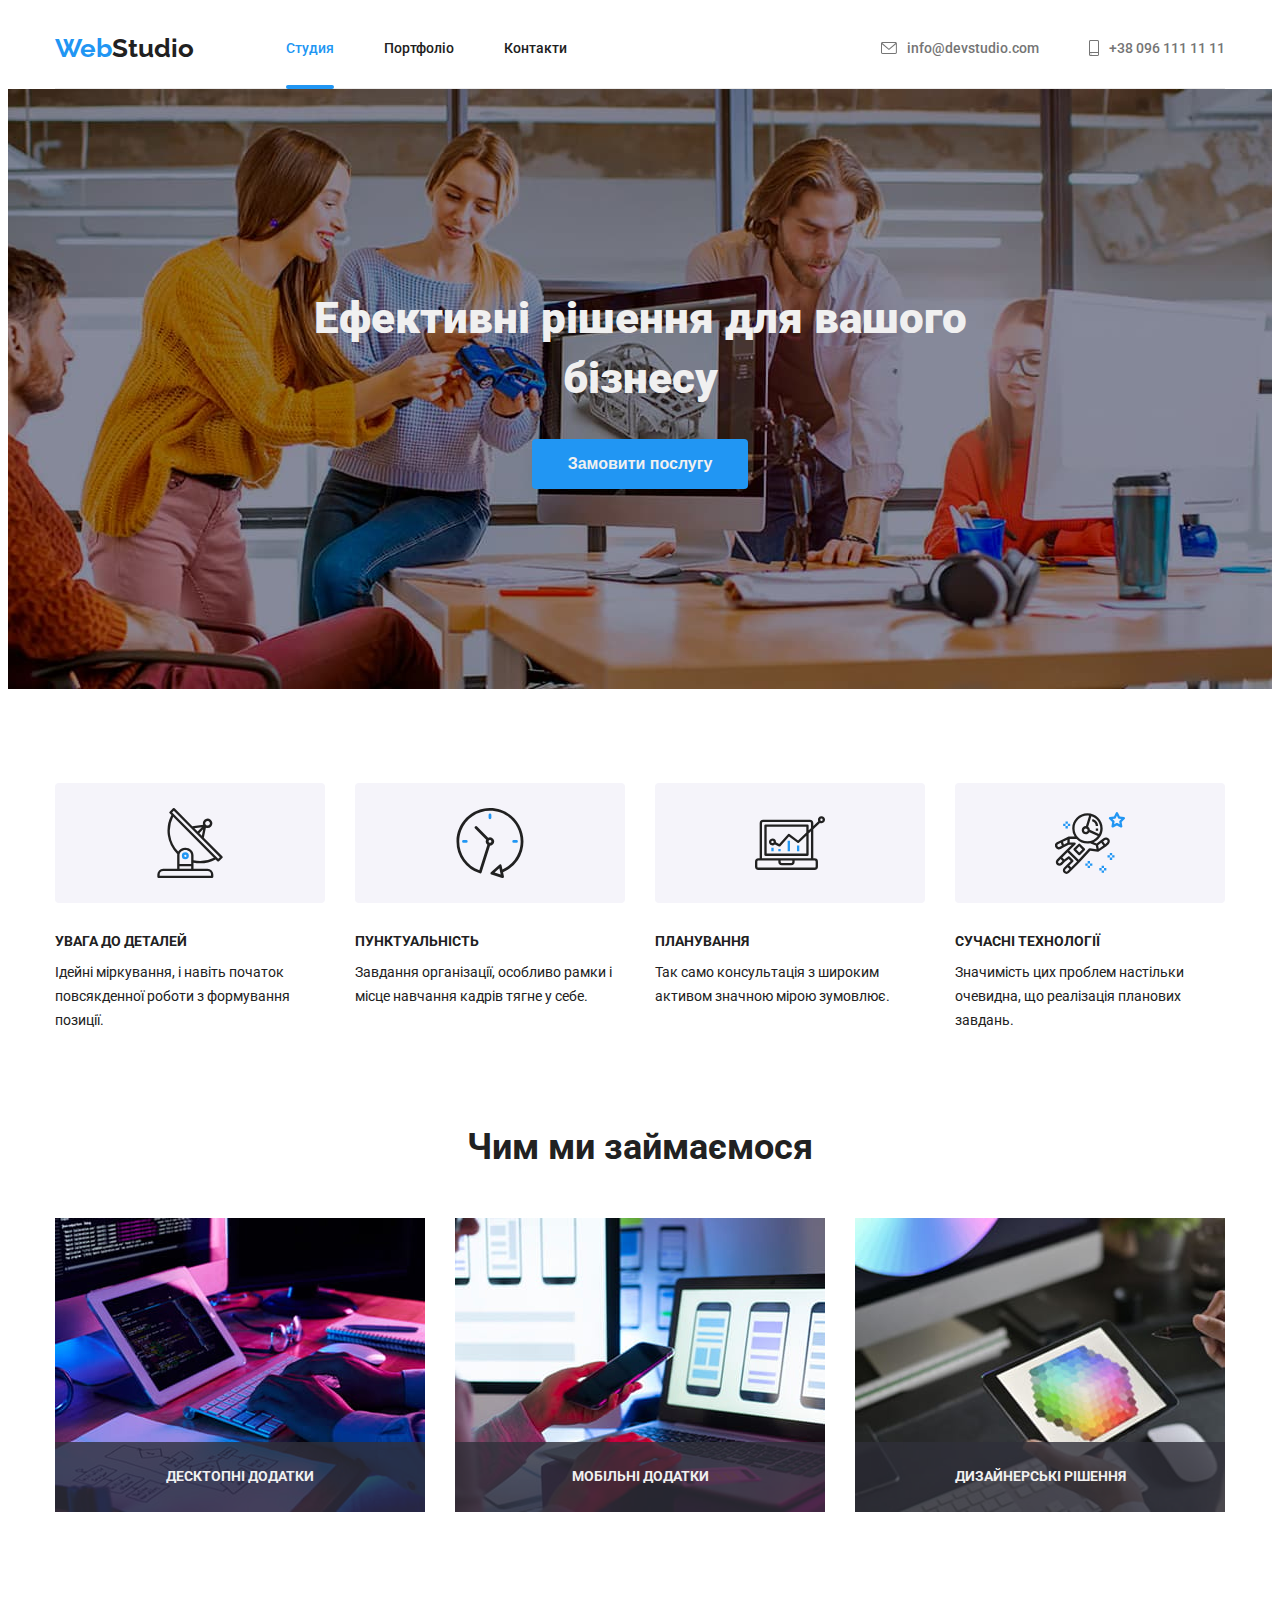
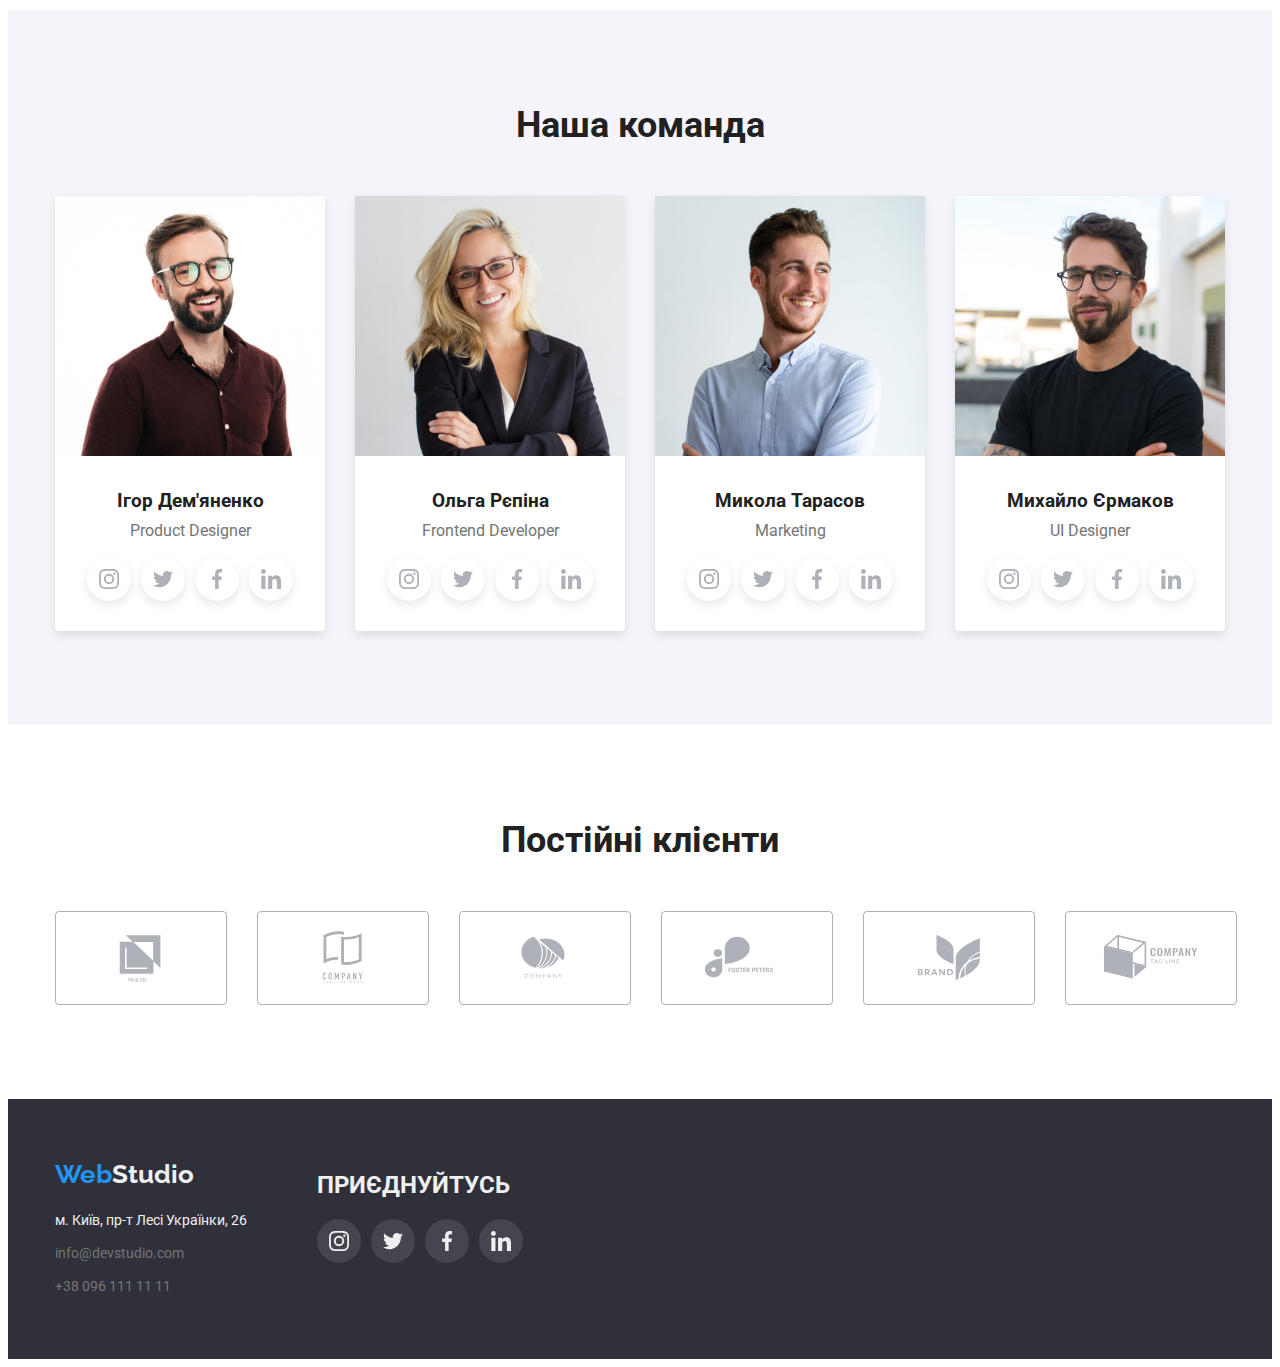
==== commit ea25f426: "add form" ====
--- a/index.html
+++ b/index.html
@@ -19,7 +19,7 @@
         <nav class="navigation">
           <a href="" class="logo"><span class="logo-accent">Web</span>Studio</a>
           <ul class="menu-list">
-            <li class="item accent"><a href="./index.html" class="link">Студия</a></li>
+            <li class="item accent"><a href="./index.html" class="link curent-page">Студия</a></li>
             <li class="item"><a href="./portfolio.html" class="link">Портфоліо</a></li>
             <li class="item"><a href="" class="link">Контакти</a></li>
           </ul>
@@ -109,9 +109,9 @@
         <div class="container">
           <h2 class="title">Чим ми займаємося</h2>
           <ul class="work-list">
-            <li class="item"><img src="./images/imgone.jpg" alt="" width="370px" /></li>
-            <li class="item"><img src="./images/imgtwo.jpg" alt="" width="370px" /></li>
-            <li class="item"><img src="./images/imgthree.jpg" alt="" width="370px" /></li>
+            <li class="item"><img src="./images/imgone.jpg" alt="" width="370px" /><div class="overlay"><p>Десктопні додатки</p></div></li>
+            <li class="item"><img src="./images/imgtwo.jpg" alt="" width="370px" /><div class="overlay"><p>Мобільні додатки</p></div></li>
+            <li class="item"><img src="./images/imgthree.jpg" alt="" width="370px" /><div class="overlay"><p>Дизайнерські рішення</p></div></li>
           </ul>
         </div>
       </section>
--- a/css/styles.css
+++ b/css/styles.css
@@ -33,12 +33,28 @@
   max-width: 1200px;
   margin: 0 auto;
   padding: 0 15px;
-  /* outline: 1px solid tomato; */
+}
+
+.item.accent {
+  position: relative;
+}
+
+.curent-page::after {
+  position: absolute;
+  content: '';
+  display: block;
+  bottom: -1px;
+  left: 0;
+
+  width: 100%;
+  height: 4px;
+  border-radius: 2px;
+
+  background-color: var(--color-accent);
 }
 
 .container.hero {
   max-width: 1600px;
-  background-color: #2f303a;
   text-align: center;
   height: 600px;
 }
@@ -54,7 +70,7 @@
 }
 
 .navigation .logo {
-  margin-right: 93px;
+  margin-right: 92px;
 }
 
 .container.hero .title {
@@ -101,17 +117,18 @@
   margin-bottom: 0;
 }
 
-.menu-list .item {
-  padding: 21px 0;
-}
-
 .menu-list .item:nth-last-child(1n + 2) {
   margin-right: 50px;
 }
 
 .menu-list .link {
   display: inline-block;
-  padding: 16px 10px;
+  padding: 32px 0px;
+  color: var(--color-title);
+}
+
+.curent-page.link {
+  color: var(--color-accent);
 }
 
 .contact-list {
@@ -141,10 +158,6 @@
 
 .logo .logo-accent {
   color: var(--color-accent);
-}
-
-.navigation .link {
-  color: var(--color-title);
 }
 
 .navigation .link:hover {
@@ -231,7 +244,27 @@
   padding-bottom: 94px;
 }
 
+.work-list .overlay {
+  position: absolute;
+  left: 0;
+  bottom: 4px;
+
+  display: flex;
+  align-items: center;
+  justify-content: center;
+
+  width: 100%;
+  height: 70px;
+  text-transform: Uppercase;
+  font-weight: 700;
+  font-size: 14px;
+  line-height: 0.85;
+  color: var(--color-primery);
+  background-color: #2f303acc;
+}
+
 .work .item {
+  position: relative;
   margin-right: 30px;
 }
 
@@ -376,7 +409,6 @@
 .list-portfolio {
   display: flex;
   flex-wrap: wrap;
-  /* justify-content: space-between; */
   padding-bottom: 94px;
 }
 
@@ -384,6 +416,39 @@
   width: calc(100% / 3) - 60px;
   margin-right: 30px;
   margin-bottom: 30px;
+  cursor: pointer;
+}
+
+.list-portfolio .item:hover .thumb {
+  transform: translateY(0);
+}
+
+.list-portfolio .overlay {
+  position: relative;
+  overflow: hidden;
+  height: 294px;
+
+  font-size: 18px;
+  line-height: 1.55;
+}
+
+.list-portfolio .thumb {
+  position: absolute;
+  top: 0;
+  left: 0;
+  transform: translateY(101%);
+  transition: transform 250ms cubic-bezier(0.4, 0, 0.2, 1);
+
+  text-align: left;
+  width: 100%;
+  height: 100%;
+  background-color: #2196f3e5;
+}
+
+.list-portfolio .thumb p {
+  color: var(--color-primery);
+  padding: 24px 63px;
+  margin: 0;
 }
 
 .list-portfolio .item:nth-last-child(3n + 1) {
@@ -392,15 +457,14 @@
 
 .list-portfolio img {
   display: inline-block;
-  margin-bottom: 20px;
 }
 
 .list-portfolio h2 {
   font-size: 18px;
   line-height: 1.62;
   padding-left: 24px;
-
   margin-bottom: 4px;
+  margin-top: 20px;
 }
 
 .list-portfolio p {
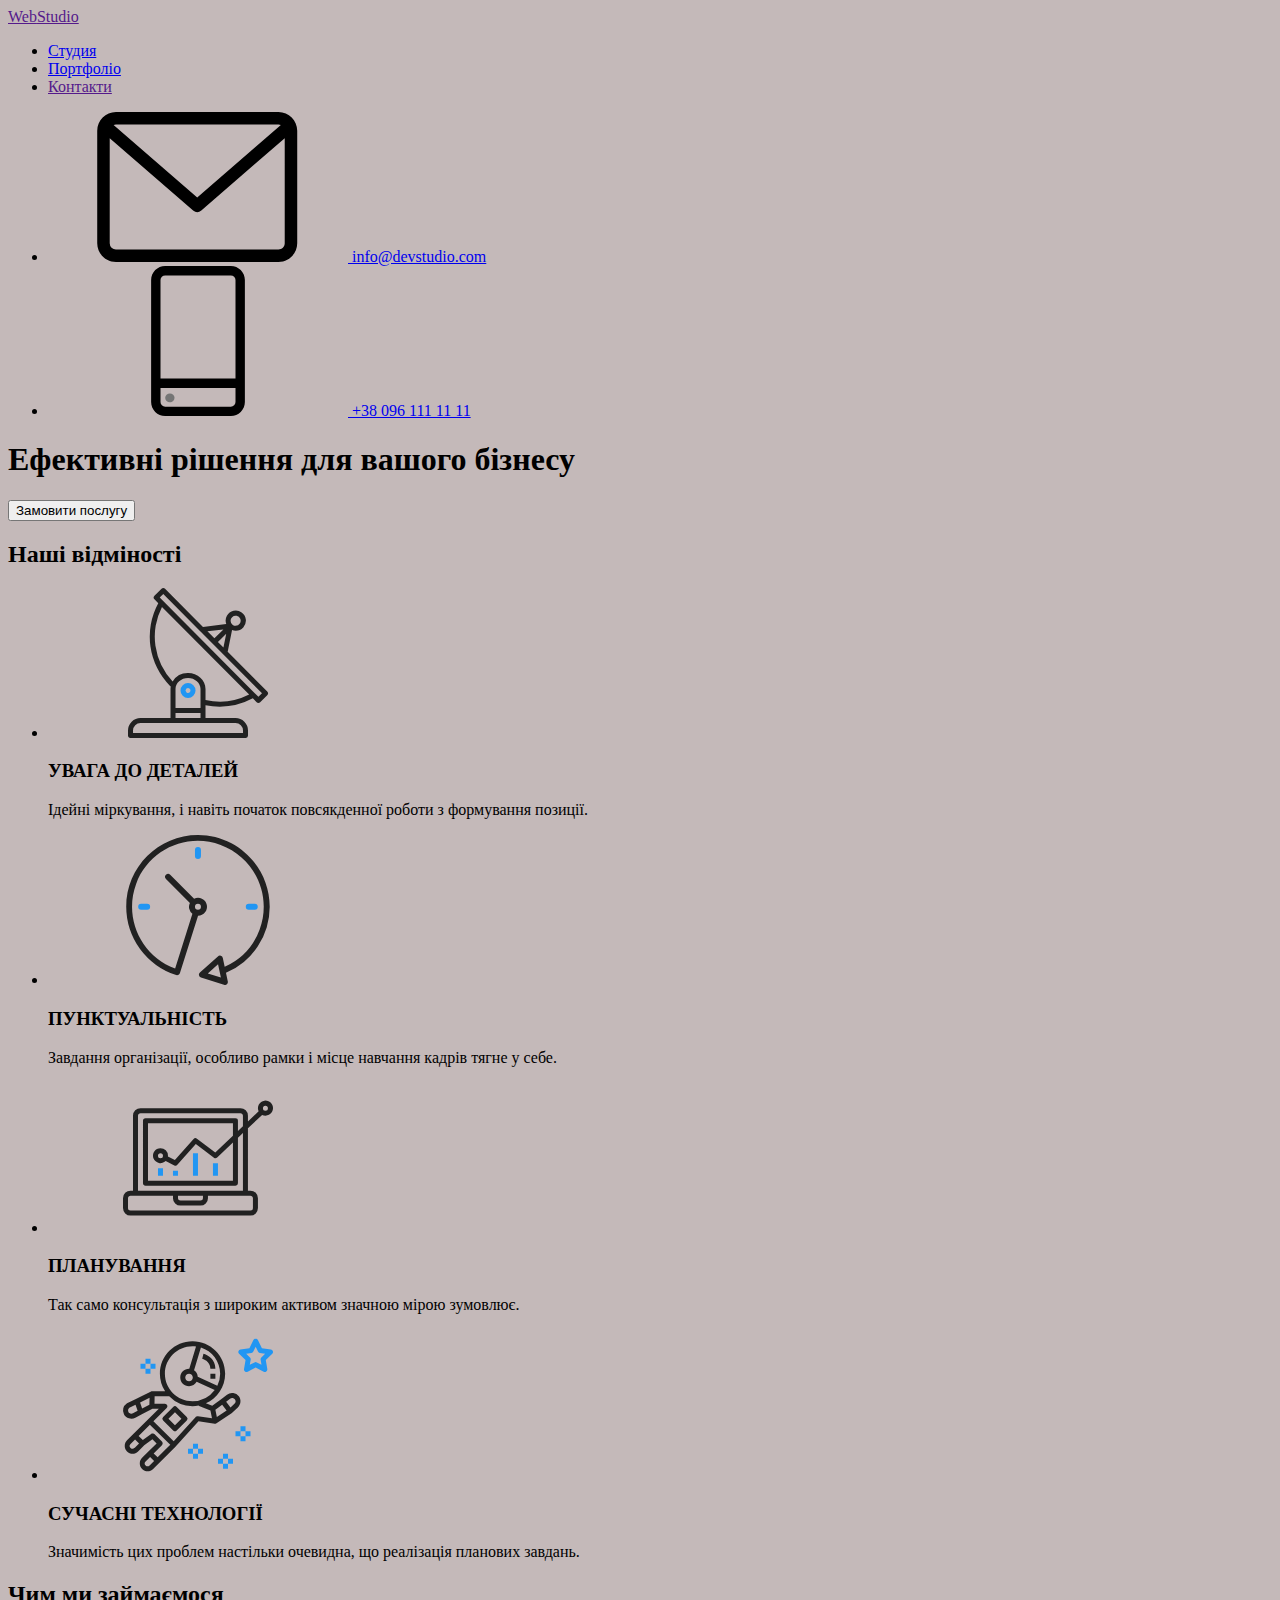
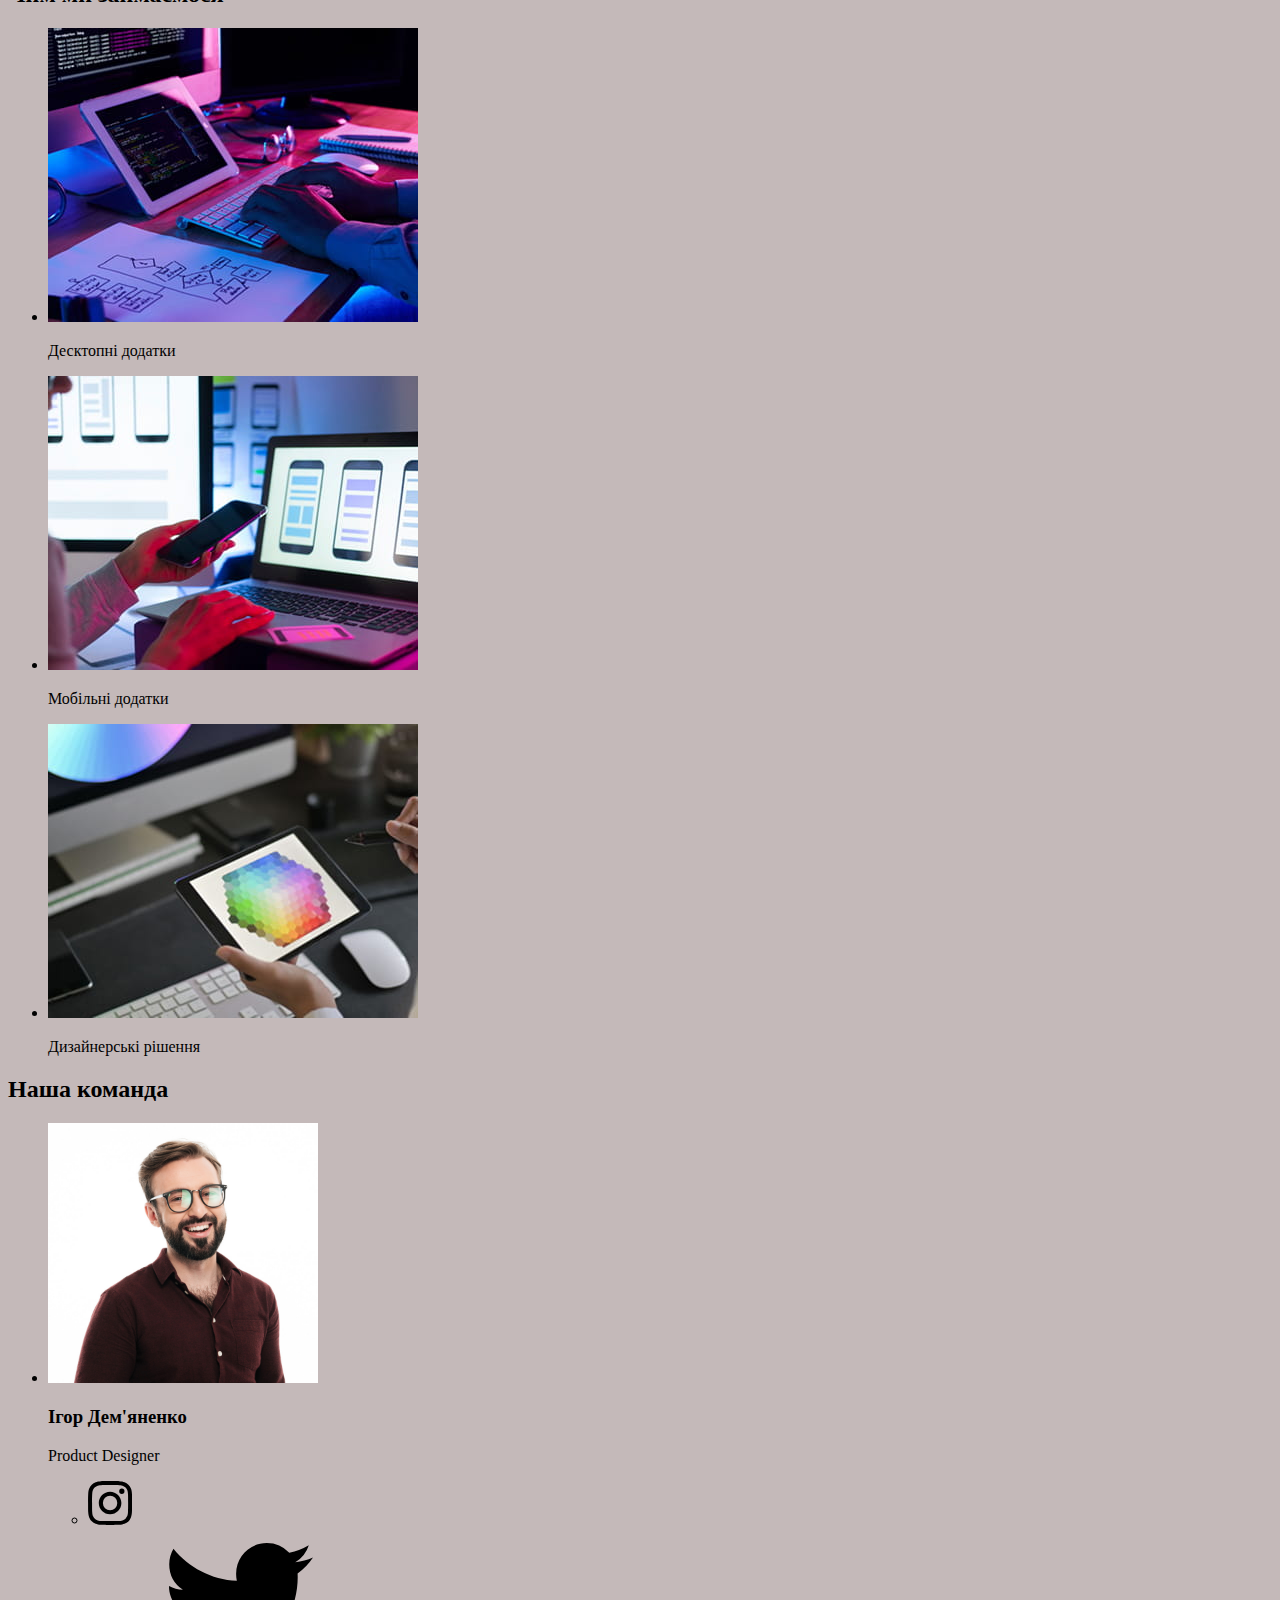
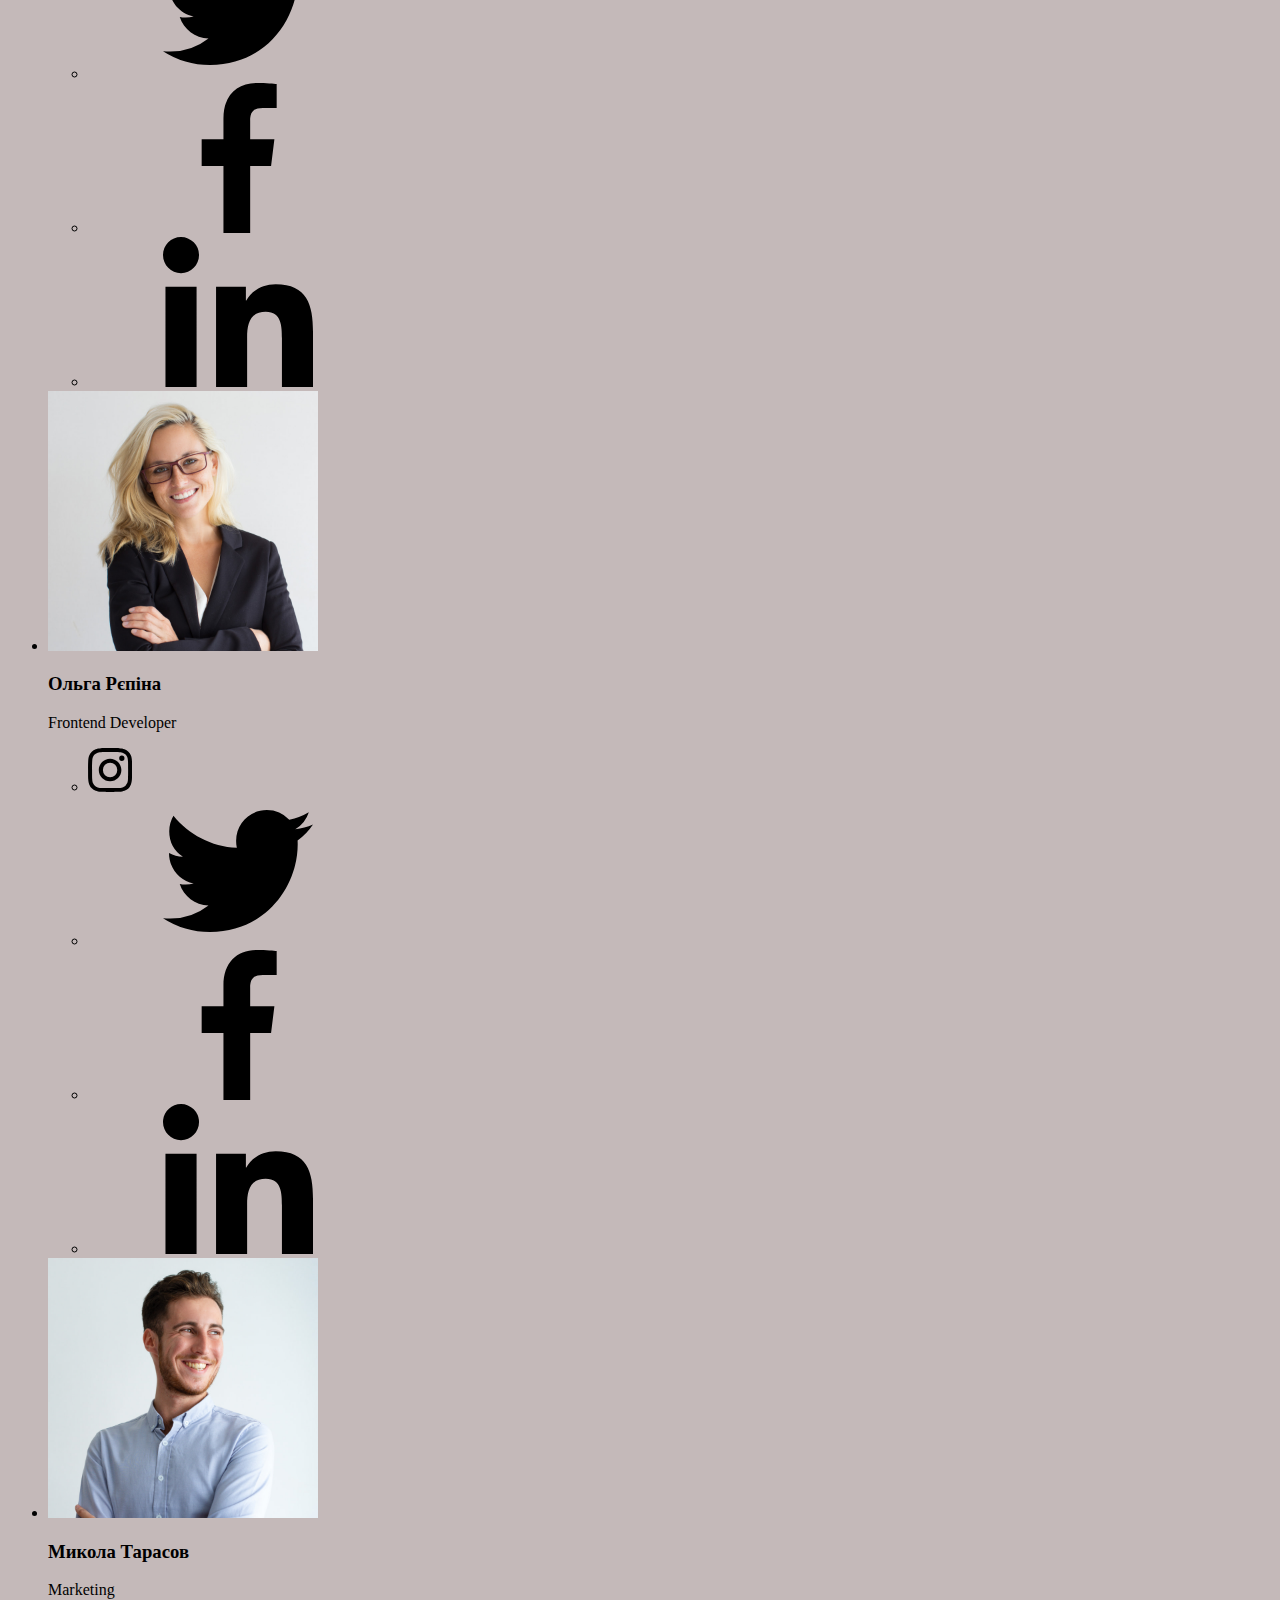
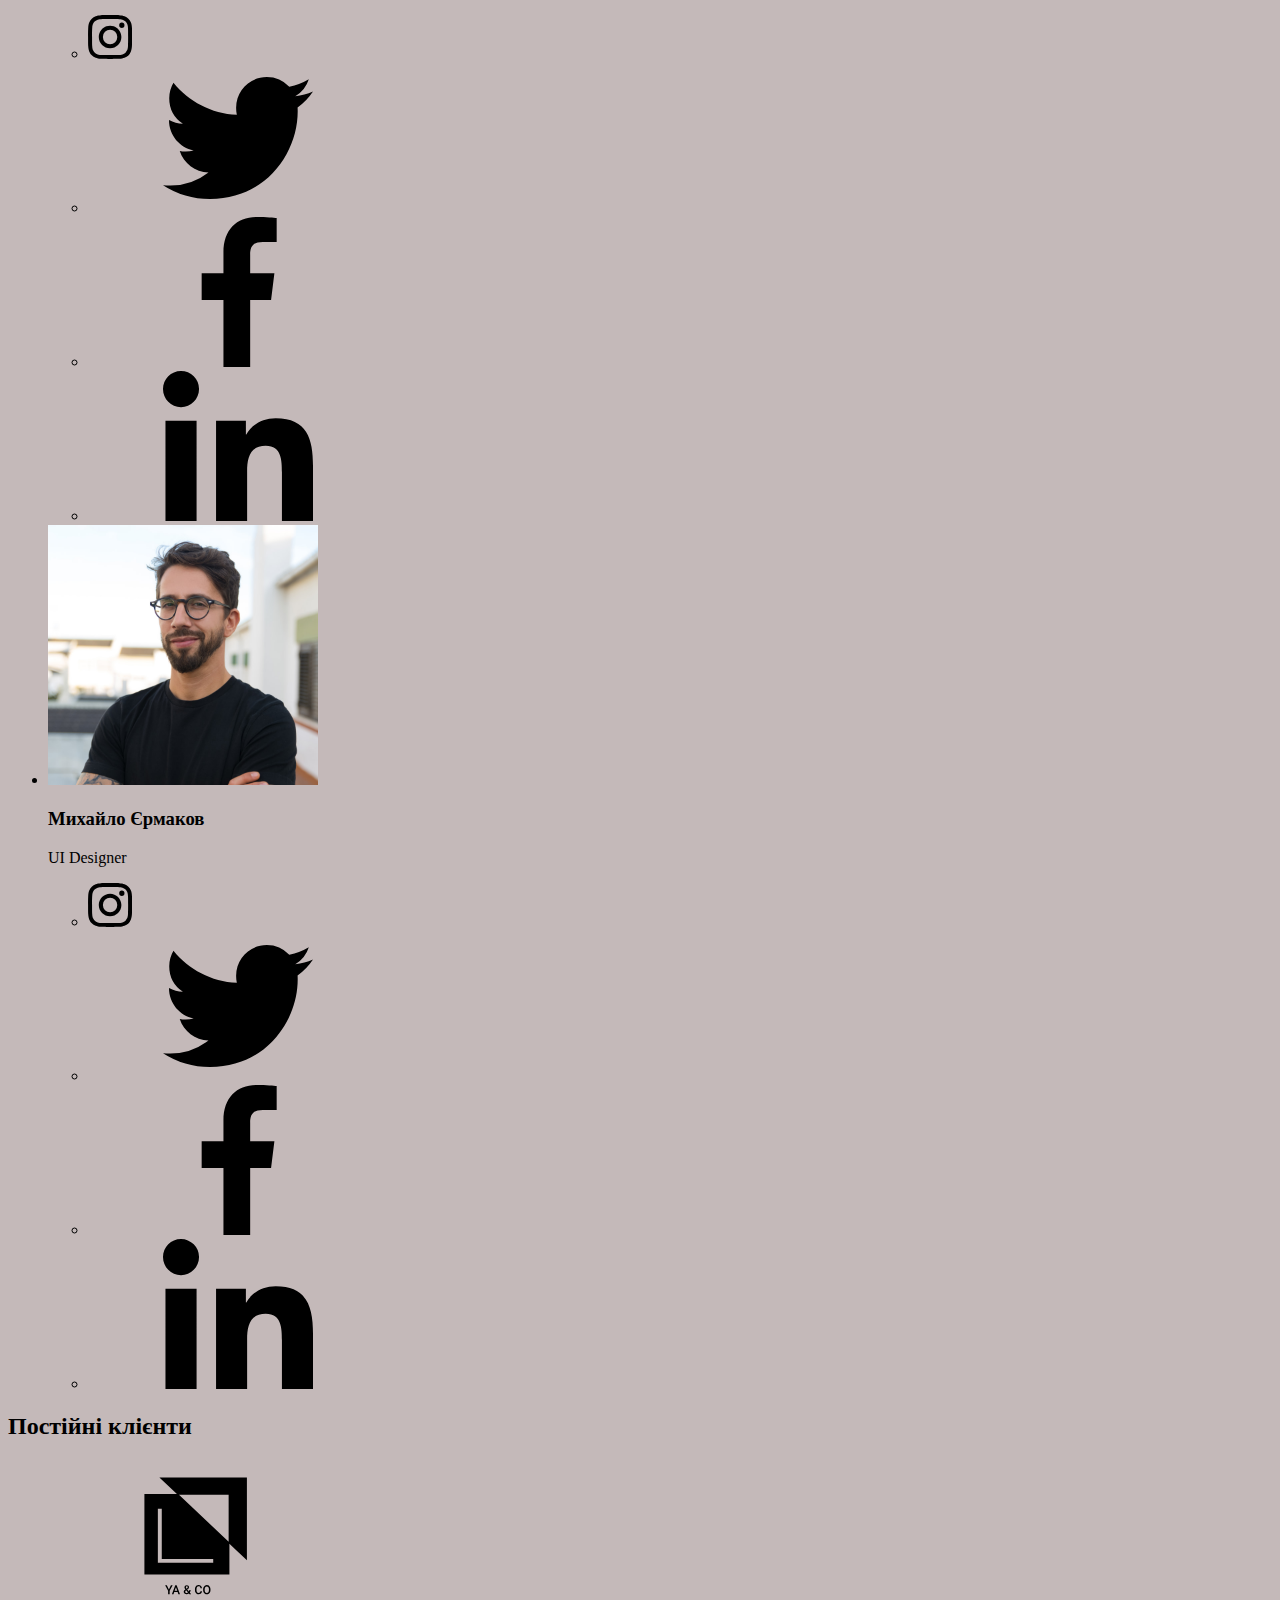
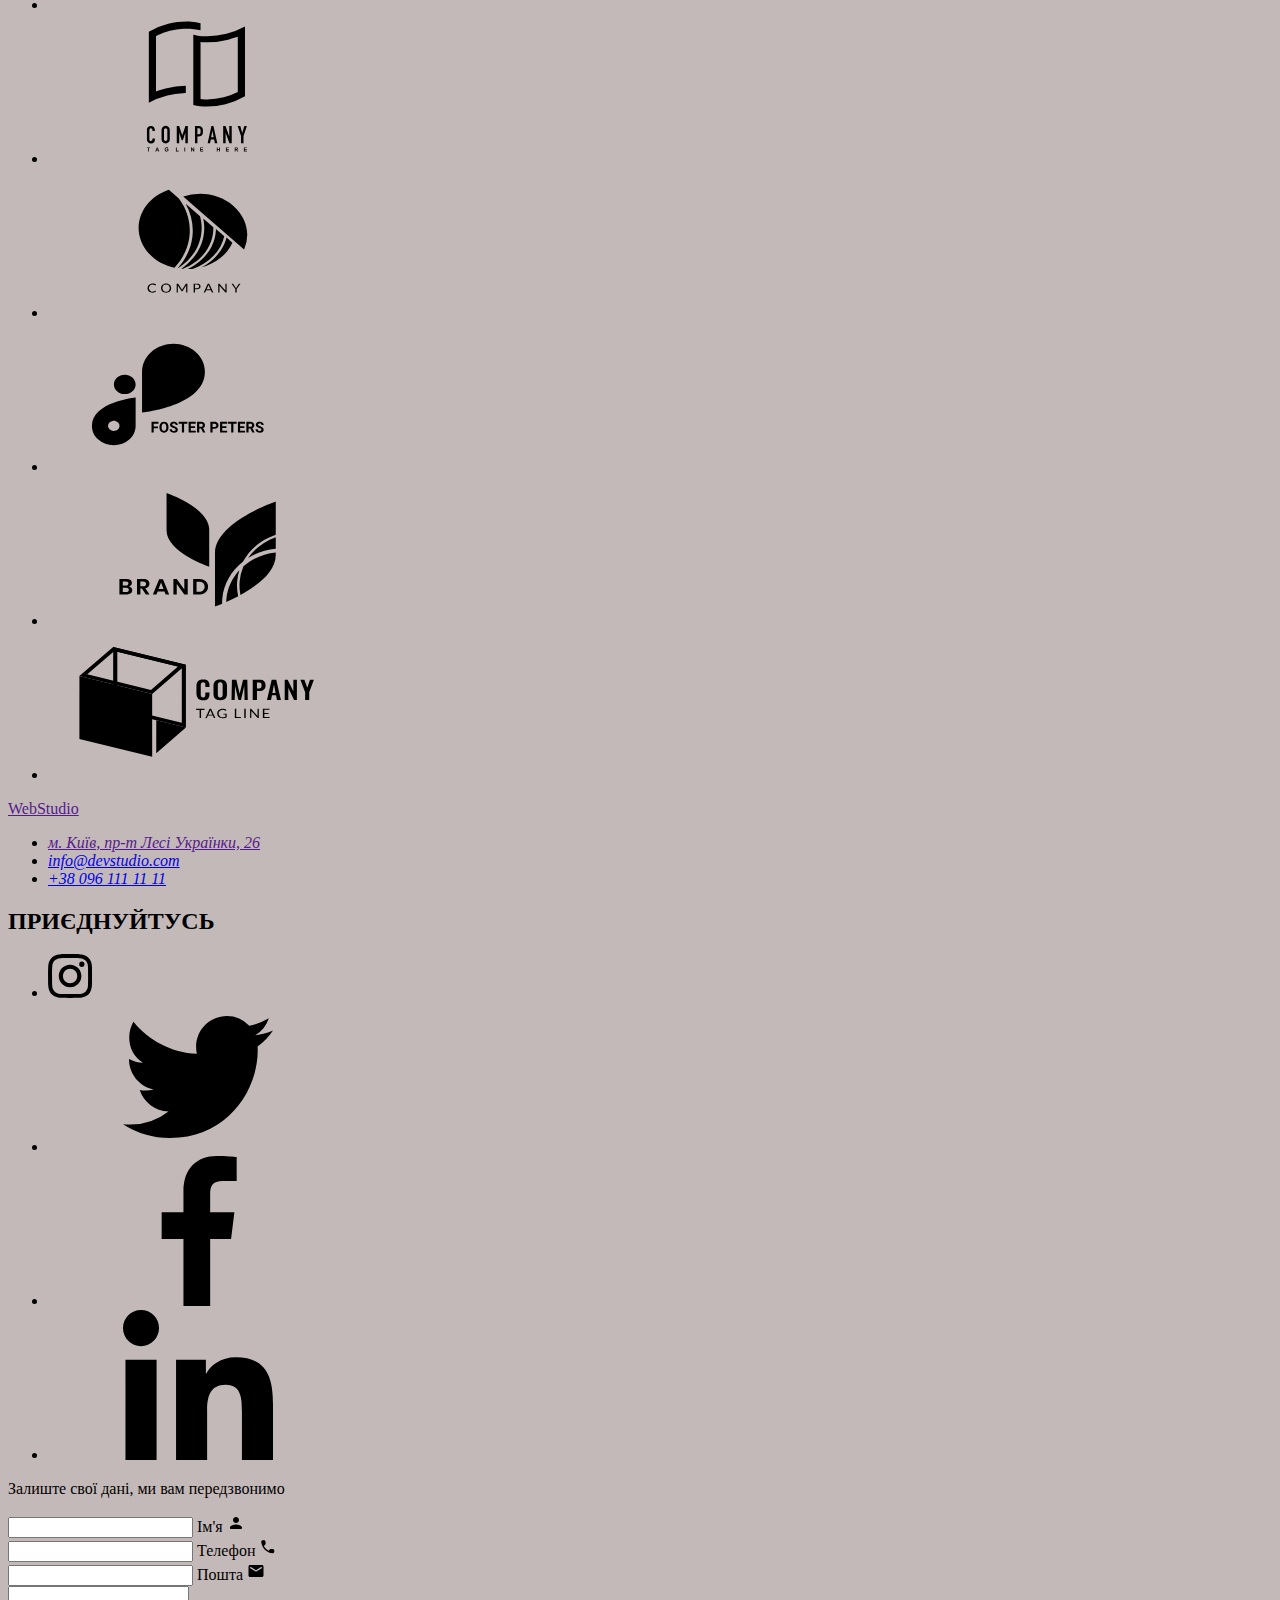
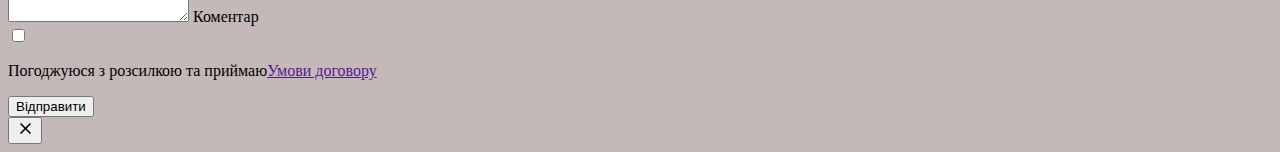
==== commit f726ba55: "add sass" ====
--- a/index.html
+++ b/index.html
@@ -11,7 +11,7 @@
     <link
       href="https://cdnjs.cloudflare.com/ajax/libs/modern-normalize/3.0.1/modern-normalize.min.css"
     />
-    <link rel="stylesheet" href="./css/styles.css" />
+    <link rel="stylesheet" href="./css/main.min.css" />
   </head>
   <body>
     <header>
@@ -19,8 +19,12 @@
         <nav class="navigation">
           <a href="" class="logo"><span class="logo-accent">Web</span>Studio</a>
           <ul class="menu-list">
-            <li class="item accent"><a href="./index.html" class="link curent-page">Студия</a></li>
-            <li class="item"><a href="./portfolio.html" class="link">Портфоліо</a></li>
+            <li class="item accent">
+              <a href="./index.html" class="link curent-page">Студия</a>
+            </li>
+            <li class="item">
+              <a href="./portfolio.html" class="link">Портфоліо</a>
+            </li>
             <li class="item"><a href="" class="link">Контакти</a></li>
           </ul>
           <ul class="contact-list">
@@ -48,7 +52,7 @@
       <section class="hero">
         <div class="container hero">
           <h1 class="title">Ефективні рішення для вашого бізнесу</h1>
-          <button type="button" class="button">Замовити послугу</button>
+          <button type="button" class="button" data-open-modal>Замовити послугу</button>
         </div>
       </section>
       <section class="about">
@@ -109,9 +113,18 @@
         <div class="container">
           <h2 class="title">Чим ми займаємося</h2>
           <ul class="work-list">
-            <li class="item"><img src="./images/imgone.jpg" alt="" width="370px" /><div class="overlay"><p>Десктопні додатки</p></div></li>
-            <li class="item"><img src="./images/imgtwo.jpg" alt="" width="370px" /><div class="overlay"><p>Мобільні додатки</p></div></li>
-            <li class="item"><img src="./images/imgthree.jpg" alt="" width="370px" /><div class="overlay"><p>Дизайнерські рішення</p></div></li>
+            <li class="item">
+              <img src="./images/imgone.jpg" alt="" width="370px" />
+              <div class="overlay"><p>Десктопні додатки</p></div>
+            </li>
+            <li class="item">
+              <img src="./images/imgtwo.jpg" alt="" width="370px" />
+              <div class="overlay"><p>Мобільні додатки</p></div>
+            </li>
+            <li class="item">
+              <img src="./images/imgthree.jpg" alt="" width="370px" />
+              <div class="overlay"><p>Дизайнерські рішення</p></div>
+            </li>
           </ul>
         </div>
       </section>
@@ -364,6 +377,80 @@
           </div>
         </div>
       </footer>
+      <div class="backdrop is-hidden" data-backdrop>
+        <div class="modal">
+          <form class="form" action="" autocomplite="off">
+            <p class="dscr">Залиште свої дані, ми вам передзвонимо</p>
+
+            <div class="field-box">
+              <input class="field-input" type="text" id="person" placeholder=" " />
+              <label class="field-label" for="person">Ім'я</label>
+              <svg class="icon" width="18px" height="18px">
+                <use href="./images/symbol-defs.svg#person"></use>
+              </svg>
+            </div>
+
+            <div class="field-box">
+              <input class="field-input" type="tel" placeholder=" " />
+              <label class="field-label" for="">Телефон </label>
+              <svg class="icon" width="18px" height="18px">
+                <use href="./images/symbol-defs.svg#phone-black"></use>
+              </svg>
+            </div>
+
+            <div class="field-box">
+              <input class="field-input" type="email" placeholder=" " />
+              <label class="field-label" for="">Пошта </label>
+              <svg class="icon" width="18px" height="18px">
+                <use href="./images/symbol-defs.svg#email-black"></use>
+              </svg>
+            </div>
+
+            <div class="field-comment">
+              <textarea class="comment" name="comment" id="comment" placeholder=" "></textarea>
+
+              <label class="comment-label" for="comment">Коментар </label>
+            </div>
+
+            <div class="police-box">
+              <label class="police-label" for="police"
+                ><input class="police-input" type="checkbox" name="police" id="police" /><span
+                  class="police-icon"
+                ></span>
+                <p>Погоджуюся з розсилкою та приймаю<a href="">Умови договору</a></p>
+              </label>
+            </div>
+            <button class="btn-submit" type="submit">Відправити</button>
+          </form>
+
+          <button class="btn-modal" data-close-modal>
+            <svg class="icon-close" width="18px" height="18px">
+              <use href="./images/symbol-defs.svg#btn-close"></use>
+            </svg>
+          </button>
+        </div>
+      </div>
+
+      <script>
+        const refs = {
+          openModalBtn: document.querySelector('[data-open-modal]'),
+          closeModalBtn: document.querySelector('[data-close-modal]'),
+          backdrop: document.querySelector('[data-backdrop]'),
+        };
+
+        refs.openModalBtn.addEventListener('click', toggleModal);
+        refs.closeModalBtn.addEventListener('click', toggleModal);
+
+        refs.backdrop.addEventListener('click', logBackdropClick);
+
+        function toggleModal() {
+          refs.backdrop.classList.toggle('is-hidden');
+        }
+
+        function logBackdropClick() {
+          console.log('Это клик в бекдроп');
+        }
+      </script>
     </main>
   </body>
 </html>
--- a/css/main.min.css
+++ b/css/main.min.css
@@ -0,0 +1 @@
+body{background-color:#c4b9b9}/*# sourceMappingURL=main.min.css.map */